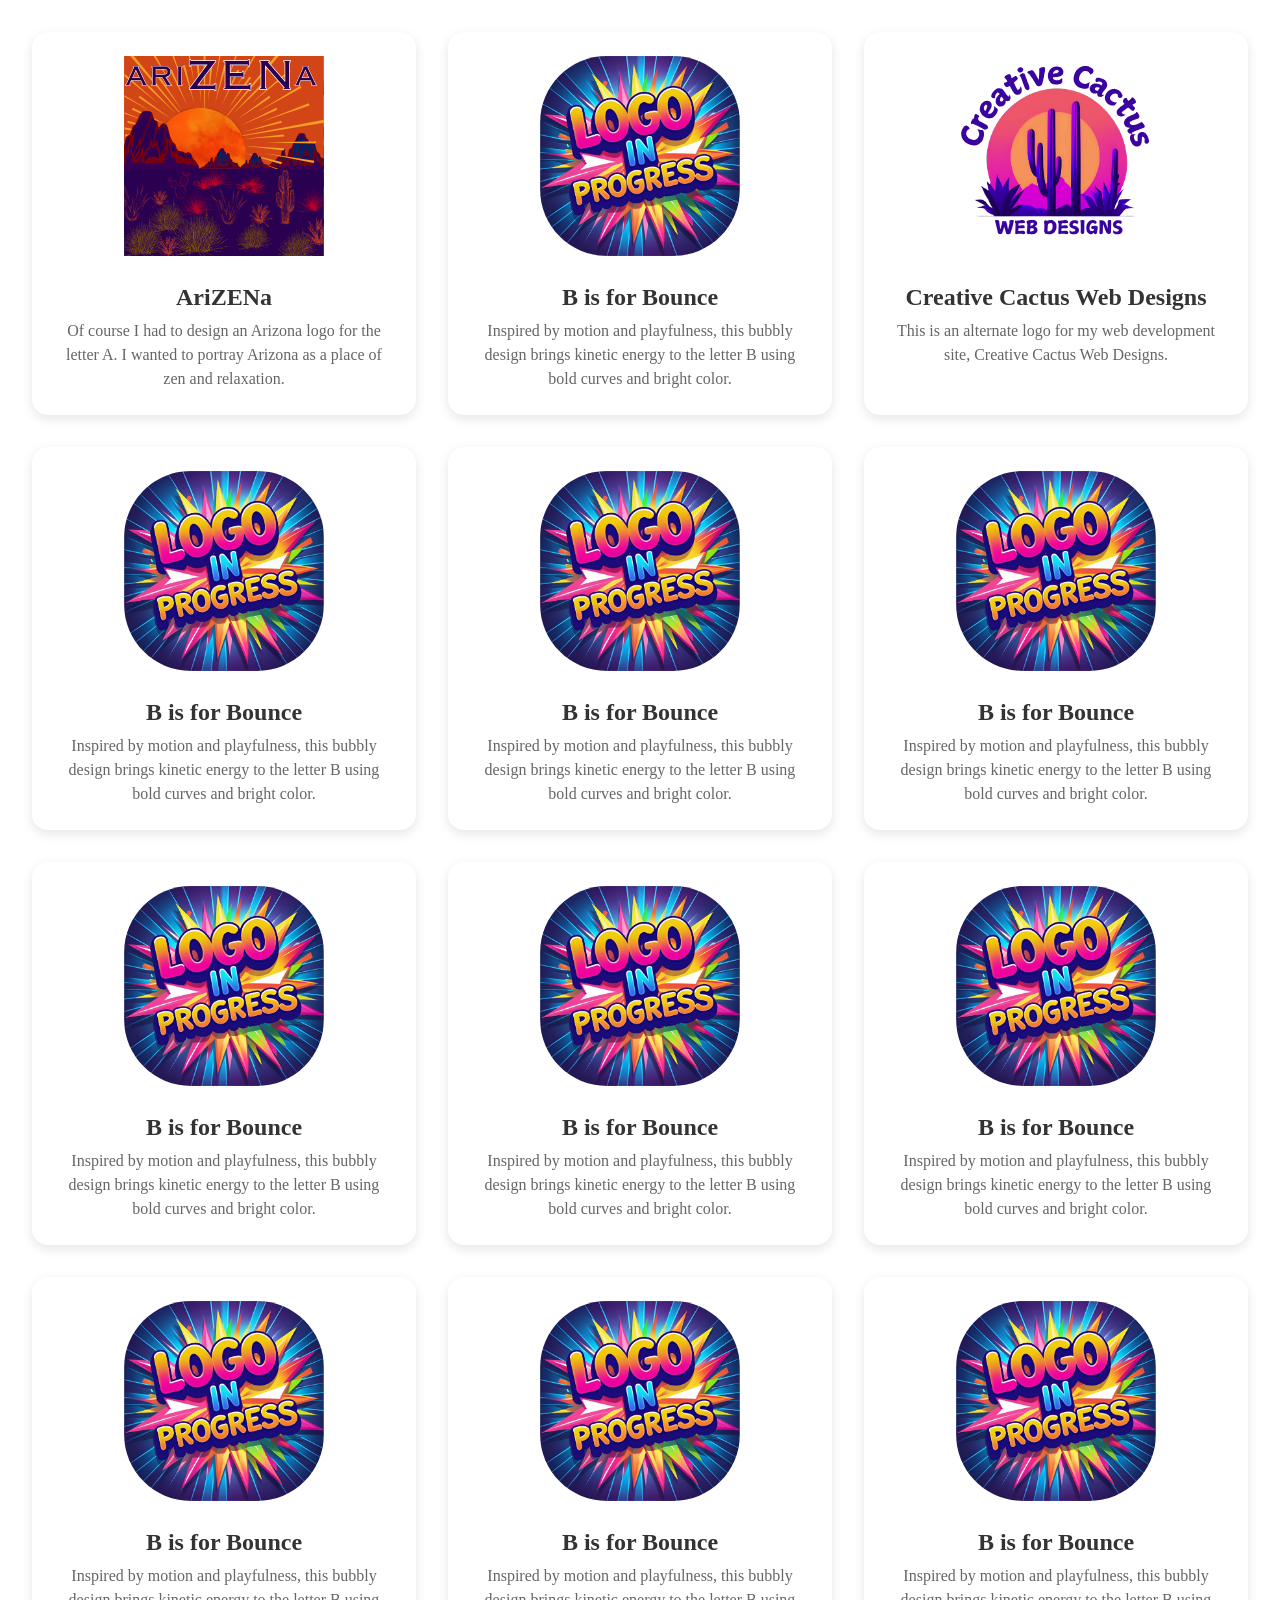
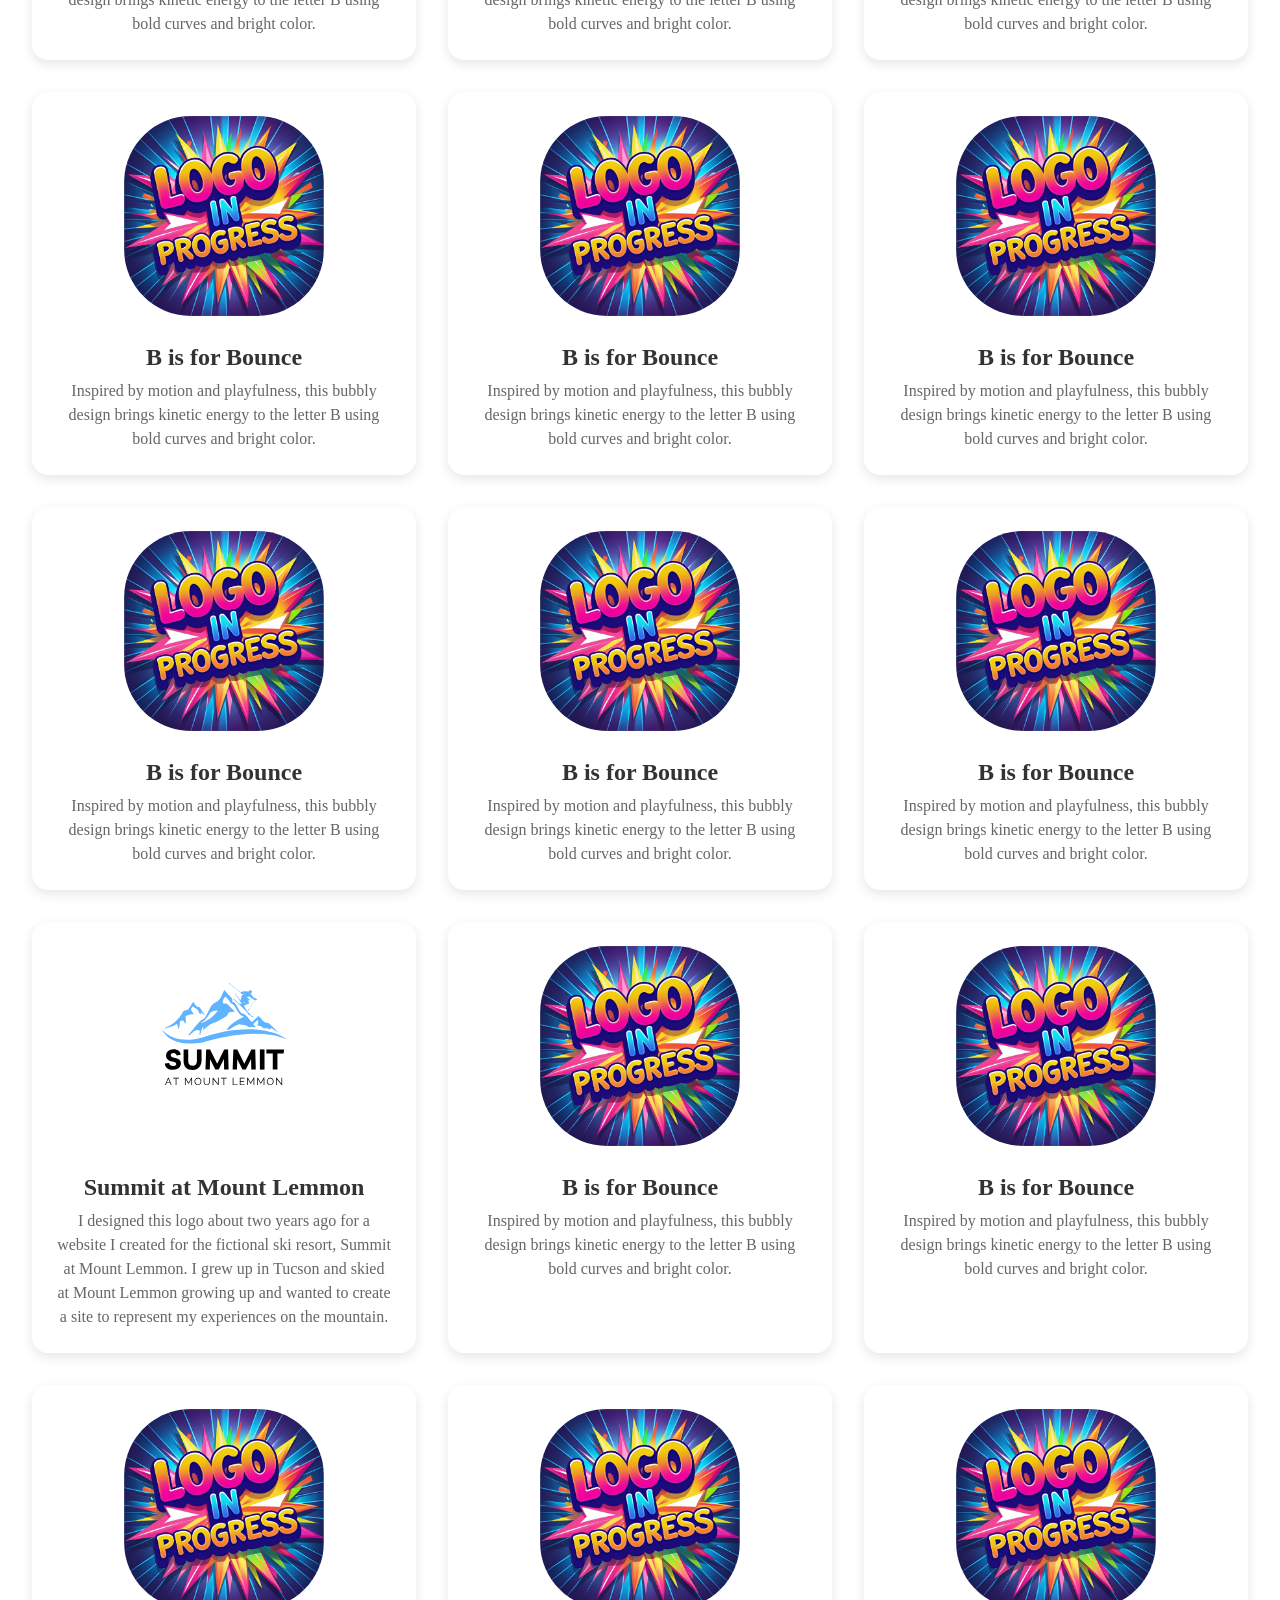
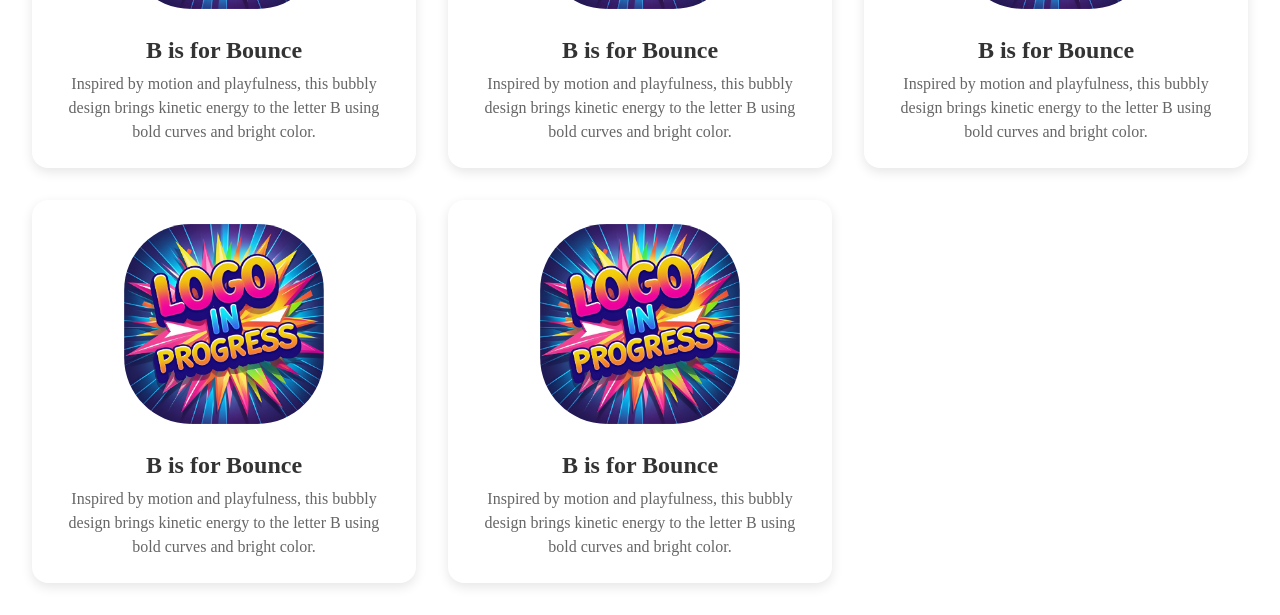
==== 26-flavors-of-logos.html @ 47074918 "added another logo, Summit at Mount Lemmon" ====
<!DOCTYPE html>
<html lang="en">

<head>
    <meta charset="UTF-8" />
    <meta name="viewport" content="width=device-width, initial-scale=1.0" />
    <meta name="description" content="View 26 deliciously creative logo designs, one for each letter of the alphabet. A playful branding experiment by Jon Desserres.">
    <meta name="keywords" content="logo design, alphabet logos, creative branding, Jon Desserres, logo showcase, A to Z logos, graphic design portfolio">
    <meta name="author" content="Jon Desserres">
    <meta name="robots" content="index, follow">
    <meta property="og:title" content="26 Flavors of Logos | Logo Creation by Jon Desserres">
    <meta property="og:description" content="A creative alphabet logo project with 26 playful designs, each one a unique flavor. From abstract to zen, see the full series by Jon Desserres.">
    <meta property="type" content="website">
    <meta property="og:url" content="https://www.jonnyddesign.com/26-flavors-of-logos.html">
    <meta property="og:image" content="">
    <meta property="og:site_name" content="JonnyDdesign">
    <title>26 Flavors of Logos | Logo Creation by Jon Desserre</title>
    <link rel="icon" type="image/png" href="assets/images/jd-logo-favicon.png">
    <link rel="stylesheet" href="css/global.css">
    <link rel="stylesheet" href="css/26-flavors-of-logos.css">
    <link rel="canonical" href="https://www.jonnyddesign.com/26-flavors-of-logos.html">
</head>

<body>

    <section class="logo-series">
        <div class="logo-card">
            <img src="assets/images/arizena-logo.svg" alt="Logo for letter A">
            <h2>AriZENa</h2>
            <p>Of course I had to design an Arizona logo for the letter A. I wanted to portray Arizona as a place of zen and relaxation.</p>
        </div>
      
        <div class="logo-card">
            <img src="assets/images/logo-in-progress.svg" alt="Logo for letter B">
            <h2>B is for Bounce</h2>
            <p>Inspired by motion and playfulness, this bubbly design brings kinetic energy to the letter B using bold curves and bright color.</p>
        </div>

        <div class="logo-card">
            <img src="assets/images/creative-cactus-logo.svg" alt="Logo for letter C">
            <h2>Creative Cactus Web Designs</h2>
            <p>This is an alternate logo for my web development site, Creative Cactus Web Designs.</p>
        </div>

        <div class="logo-card">
            <img src="assets/images/logo-in-progress.svg" alt="Logo for letter D">
            <h2>B is for Bounce</h2>
            <p>Inspired by motion and playfulness, this bubbly design brings kinetic energy to the letter B using bold curves and bright color.</p>
        </div>

        <div class="logo-card">
            <img src="assets/images/logo-in-progress.svg" alt="Logo for letter E">
            <h2>B is for Bounce</h2>
            <p>Inspired by motion and playfulness, this bubbly design brings kinetic energy to the letter B using bold curves and bright color.</p>
        </div>

        <div class="logo-card">
            <img src="assets/images/logo-in-progress.svg" alt="Logo for letter F">
            <h2>B is for Bounce</h2>
            <p>Inspired by motion and playfulness, this bubbly design brings kinetic energy to the letter B using bold curves and bright color.</p>
        </div>

        <div class="logo-card">
            <img src="assets/images/logo-in-progress.svg" alt="Logo for letter G">
            <h2>B is for Bounce</h2>
            <p>Inspired by motion and playfulness, this bubbly design brings kinetic energy to the letter B using bold curves and bright color.</p>
        </div>

        <div class="logo-card">
            <img src="assets/images/logo-in-progress.svg" alt="Logo for letter H">
            <h2>B is for Bounce</h2>
            <p>Inspired by motion and playfulness, this bubbly design brings kinetic energy to the letter B using bold curves and bright color.</p>
        </div>

        <div class="logo-card">
            <img src="assets/images/logo-in-progress.svg" alt="Logo for letter I">
            <h2>B is for Bounce</h2>
            <p>Inspired by motion and playfulness, this bubbly design brings kinetic energy to the letter B using bold curves and bright color.</p>
        </div>

        <div class="logo-card">
            <img src="assets/images/logo-in-progress.svg" alt="Logo for letter J">
            <h2>B is for Bounce</h2>
            <p>Inspired by motion and playfulness, this bubbly design brings kinetic energy to the letter B using bold curves and bright color.</p>
        </div>

        <div class="logo-card">
            <img src="assets/images/logo-in-progress.svg" alt="Logo for letter K">
            <h2>B is for Bounce</h2>
            <p>Inspired by motion and playfulness, this bubbly design brings kinetic energy to the letter B using bold curves and bright color.</p>
        </div>

        <div class="logo-card">
            <img src="assets/images/logo-in-progress.svg" alt="Logo for letter L">
            <h2>B is for Bounce</h2>
            <p>Inspired by motion and playfulness, this bubbly design brings kinetic energy to the letter B using bold curves and bright color.</p>
        </div>

        <div class="logo-card">
            <img src="assets/images/logo-in-progress.svg" alt="Logo for letter M">
            <h2>B is for Bounce</h2>
            <p>Inspired by motion and playfulness, this bubbly design brings kinetic energy to the letter B using bold curves and bright color.</p>
        </div>

        <div class="logo-card">
            <img src="assets/images/logo-in-progress.svg" alt="Logo for letter N">
            <h2>B is for Bounce</h2>
            <p>Inspired by motion and playfulness, this bubbly design brings kinetic energy to the letter B using bold curves and bright color.</p>
        </div>

        <div class="logo-card">
            <img src="assets/images/logo-in-progress.svg" alt="Logo for letter O">
            <h2>B is for Bounce</h2>
            <p>Inspired by motion and playfulness, this bubbly design brings kinetic energy to the letter B using bold curves and bright color.</p>
        </div>

        <div class="logo-card">
            <img src="assets/images/logo-in-progress.svg" alt="Logo for letter P">
            <h2>B is for Bounce</h2>
            <p>Inspired by motion and playfulness, this bubbly design brings kinetic energy to the letter B using bold curves and bright color.</p>
        </div>

        <div class="logo-card">
            <img src="assets/images/logo-in-progress.svg" alt="Logo for letter Q">
            <h2>B is for Bounce</h2>
            <p>Inspired by motion and playfulness, this bubbly design brings kinetic energy to the letter B using bold curves and bright color.</p>
        </div>

        <div class="logo-card">
            <img src="assets/images/logo-in-progress.svg" alt="Logo for letter R">
            <h2>B is for Bounce</h2>
            <p>Inspired by motion and playfulness, this bubbly design brings kinetic energy to the letter B using bold curves and bright color.</p>
        </div>

        <div class="logo-card">
            <img src="assets/images/summit-at-mount-lemmon-logo.svg" alt="Logo for letter S">
            <h2>Summit at Mount Lemmon</h2>
            <p>I designed this logo about two years ago for a website I created for the fictional ski resort, Summit at Mount Lemmon. I grew up in Tucson and skied at Mount Lemmon growing up and wanted to create a site to represent my experiences on the mountain.</p>
        </div>

        <div class="logo-card">
            <img src="assets/images/logo-in-progress.svg" alt="Logo for letter T">
            <h2>B is for Bounce</h2>
            <p>Inspired by motion and playfulness, this bubbly design brings kinetic energy to the letter B using bold curves and bright color.</p>
        </div>

        <div class="logo-card">
            <img src="assets/images/logo-in-progress.svg" alt="Logo for letter U">
            <h2>B is for Bounce</h2>
            <p>Inspired by motion and playfulness, this bubbly design brings kinetic energy to the letter B using bold curves and bright color.</p>
        </div>

        <div class="logo-card">
            <img src="assets/images/logo-in-progress.svg" alt="Logo for letter V">
            <h2>B is for Bounce</h2>
            <p>Inspired by motion and playfulness, this bubbly design brings kinetic energy to the letter B using bold curves and bright color.</p>
        </div>

        <div class="logo-card">
            <img src="assets/images/logo-in-progress.svg" alt="Logo for letter W">
            <h2>B is for Bounce</h2>
            <p>Inspired by motion and playfulness, this bubbly design brings kinetic energy to the letter B using bold curves and bright color.</p>
        </div>

        <div class="logo-card">
            <img src="assets/images/logo-in-progress.svg" alt="Logo for letter X">
            <h2>B is for Bounce</h2>
            <p>Inspired by motion and playfulness, this bubbly design brings kinetic energy to the letter B using bold curves and bright color.</p>
        </div>

        <div class="logo-card">
            <img src="assets/images/logo-in-progress.svg" alt="Logo for letter Y">
            <h2>B is for Bounce</h2>
            <p>Inspired by motion and playfulness, this bubbly design brings kinetic energy to the letter B using bold curves and bright color.</p>
        </div>

        <div class="logo-card">
            <img src="assets/images/logo-in-progress.svg" alt="Logo for letter Z">
            <h2>B is for Bounce</h2>
            <p>Inspired by motion and playfulness, this bubbly design brings kinetic energy to the letter B using bold curves and bright color.</p>
        </div>
        
      </section>

</body>

</html>
---- css/global.css ----
/* Universal */
* {
    box-sizing: border-box;
    margin: 0;
    padding: 0;
}

/* Locally hosted fonts */
@font-face {
    font-family: 'Irish Grover';
    src: url('/assets/fonts/IrishGrover-Regular.woff2') format('woff2'),
         url('/assets/fonts/IrishGrover-Regular.woff') format('woff');
    font-weight: normal;
    font-style: normal;
    font-display: swap;
}

@font-face {
    font-family: 'Eater';
    src: url('/assets/fonts/Eater-Regular.woff2') format('woff2'),
         url('/assets/fonts/Eater-Regular.woff') format('woff');
    font-weight: normal;
    font-style: normal;
    font-display: swap;
}

/* Breadcrumb navigation */
.breadcrumb {
    font-size: 0.9rem;
    padding: 0.5rem 0;
    color: #ff9416;
    background-color: #a105d8;
}

.breadcrumb ul {
    list-style: none;
    display: flex;
    flex-wrap: wrap;
}
  
.breadcrumb li {
    display: flex;
    align-items: center;
    font-size: 1.5rem;
}
  
.breadcrumb li:not(:last-child)::after {
    content: ">";
    margin: 0 0.5rem;
    color: #ffffff;
}
  
.breadcrumb a {
    text-decoration: none;
    color: #ff9416;
    transition: color 0.2s;
}
  
.breadcrumb a:hover {
    color: #ffffff;
}

/* Responsive styling */
@media (max-width: 435px) {
    .breadcrumb li {
        font-size: 1.2rem;
    }
}
---- css/26-flavors-of-logos.css ----
.logo-series {
    display: grid;
    grid-template-columns: repeat(auto-fit, minmax(300px, 1fr));
    gap: 2rem;
    padding: 2rem;
  }
  
  .logo-card {
    background: #fff;
    border-radius: 1rem;
    box-shadow: 0 4px 12px rgba(0,0,0,0.1);
    text-align: center;
    padding: 1.5rem;
    transition: transform 0.2s;
  }
  
  .logo-card img {
    max-width: 200px;
    height: auto;
    margin-bottom: 1rem;
  }
  
  .logo-card h2 {
    font-size: 1.5rem;
    margin: 0.5rem 0;
    color: #333;
  }
  
  .logo-card p {
    font-size: 1rem;
    color: #666;
    line-height: 1.5;
  }
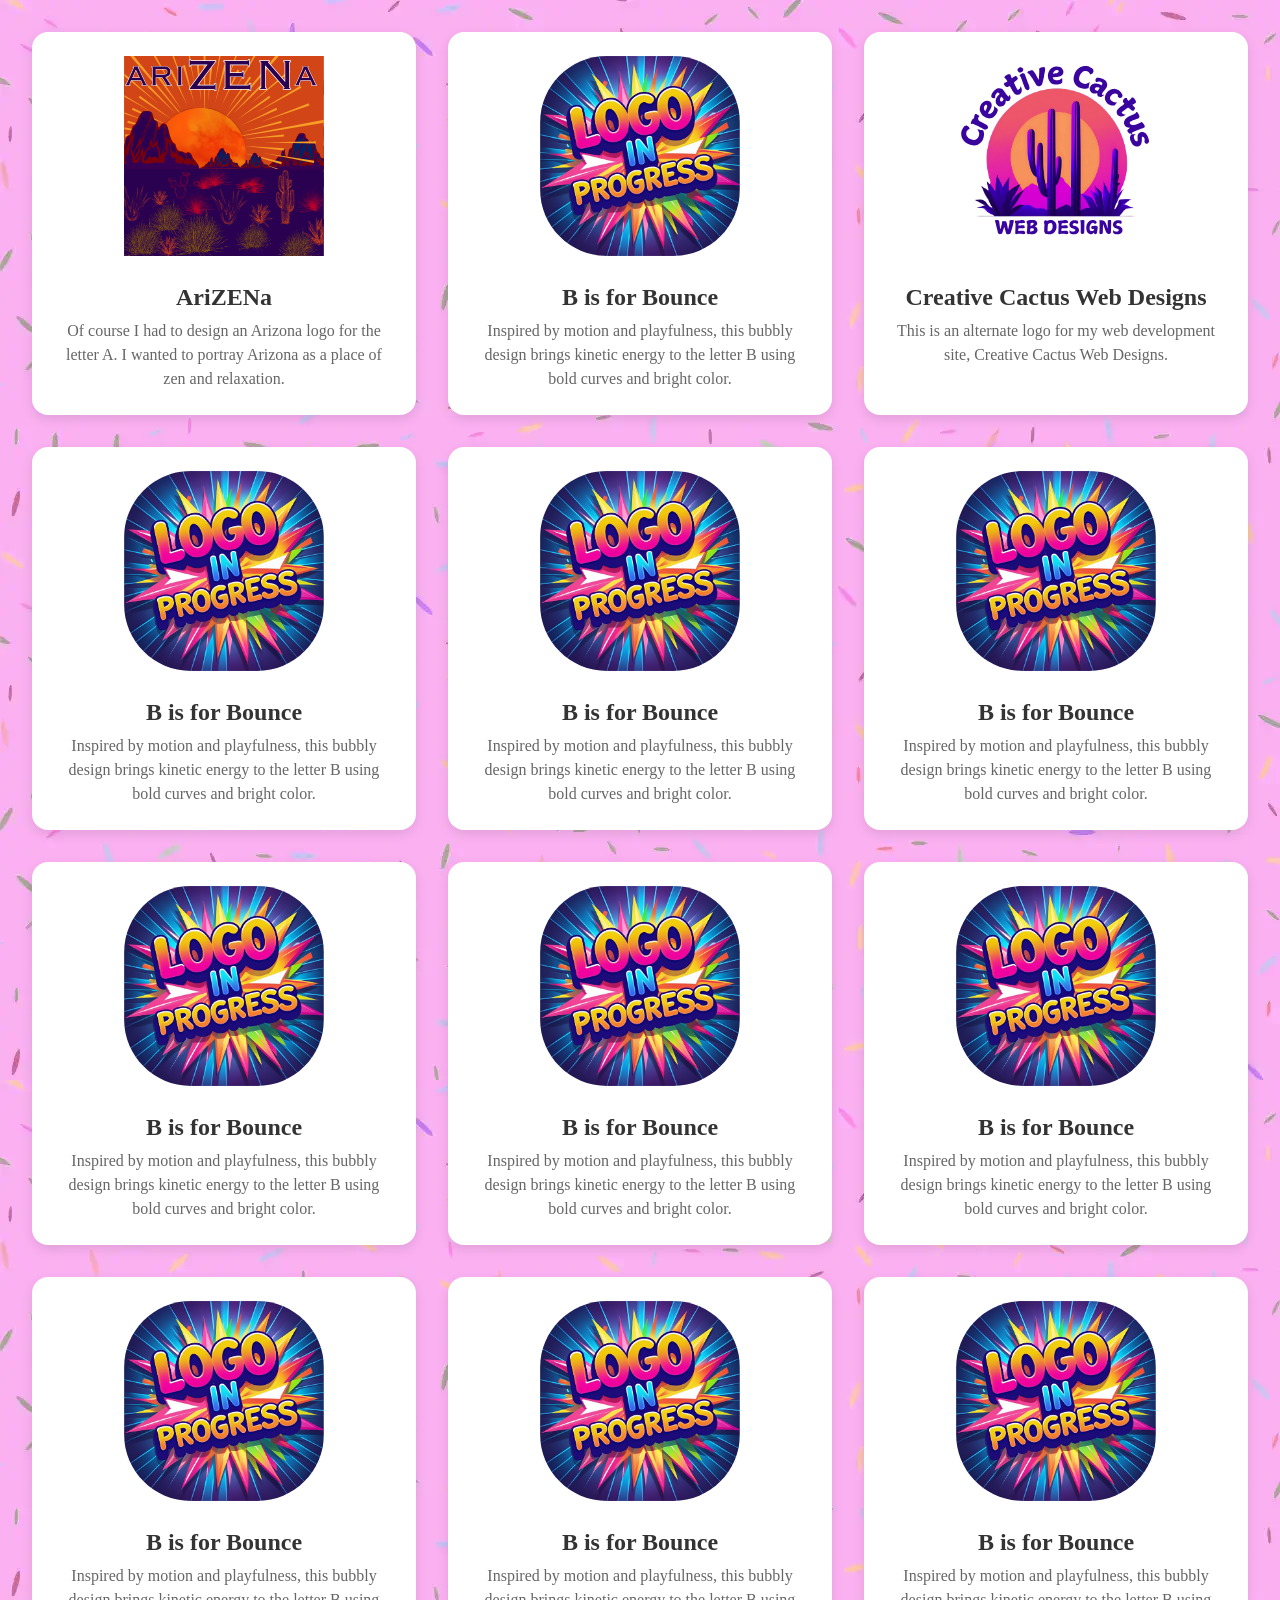
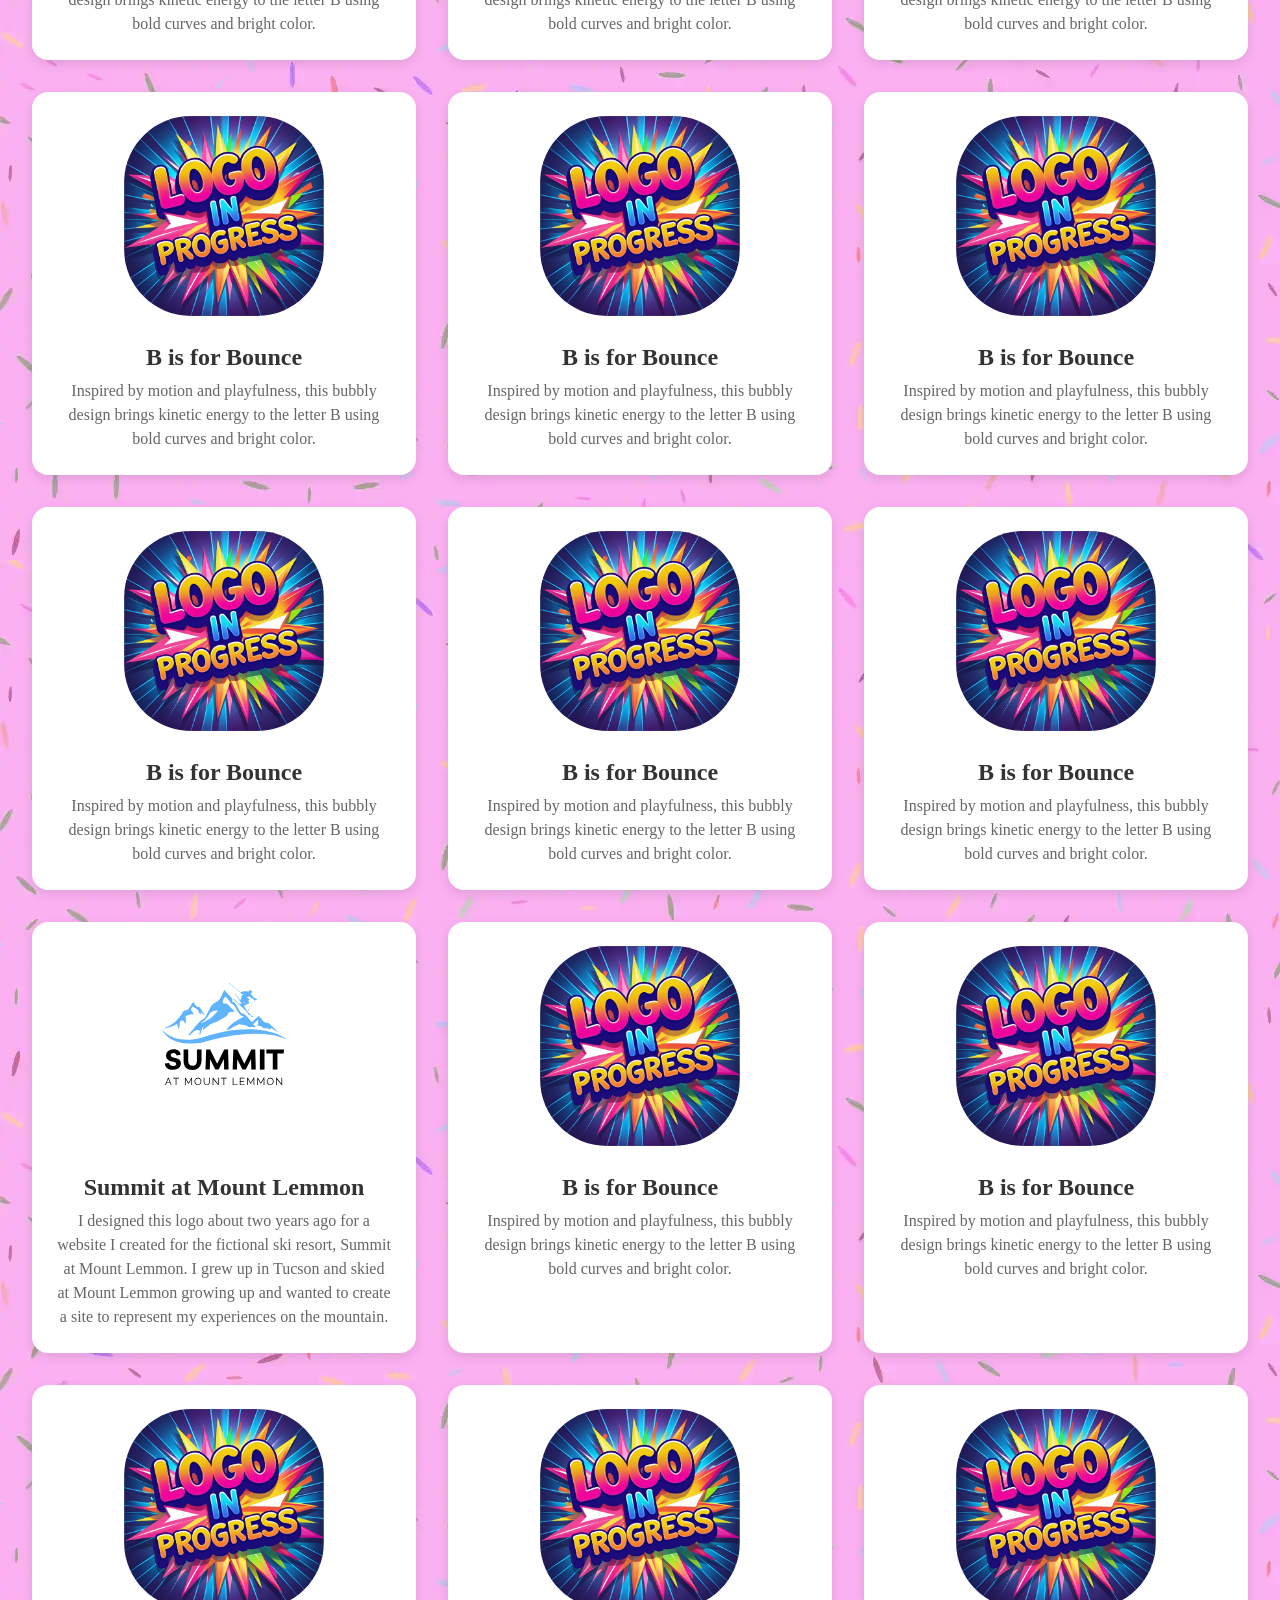
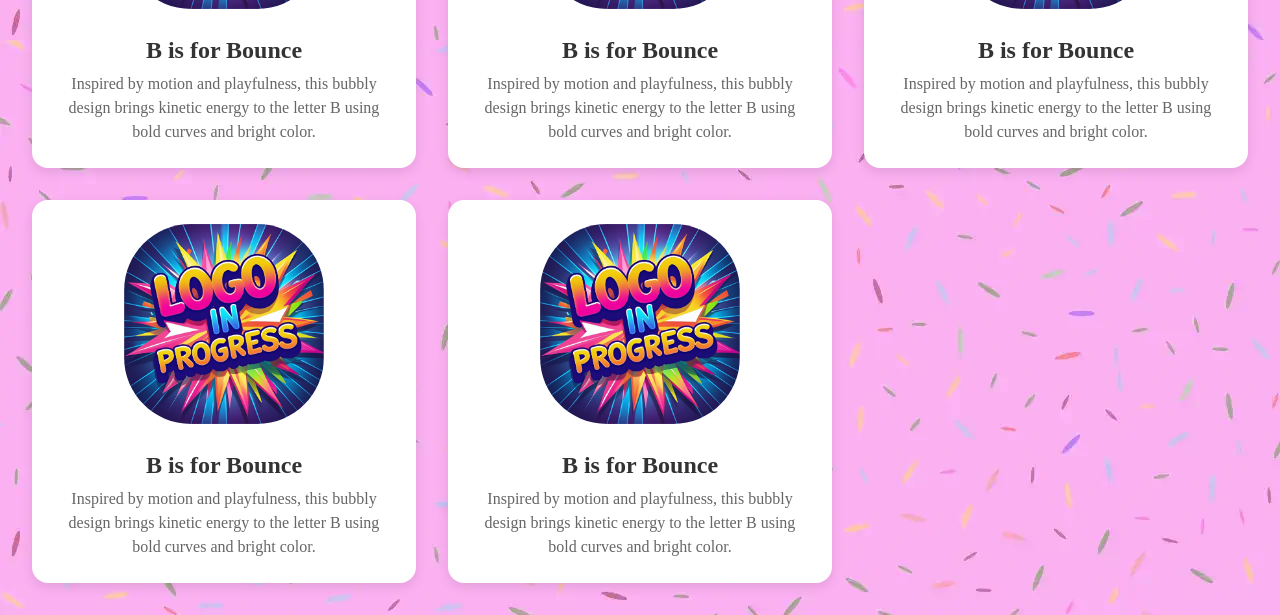
==== commit 4aaafd9a: "added google tags to each page" ====
--- a/26-flavors-of-logos.html
+++ b/26-flavors-of-logos.html
@@ -19,6 +19,15 @@
     <link rel="stylesheet" href="css/global.css">
     <link rel="stylesheet" href="css/26-flavors-of-logos.css">
     <link rel="canonical" href="https://www.jonnyddesign.com/26-flavors-of-logos.html">
+    <!-- Google tag (gtag.js) -->
+    <script async src="https://www.googletagmanager.com/gtag/js?id=G-SMXEK3X4YJ"></script>
+    <script>
+        window.dataLayer = window.dataLayer || [];
+        function gtag(){dataLayer.push(arguments);}
+        gtag('js', new Date());
+
+        gtag('config', 'G-SMXEK3X4YJ');
+    </script>
 </head>
 
 <body>
--- a/css/26-flavors-of-logos.css
+++ b/css/26-flavors-of-logos.css
@@ -1,3 +1,7 @@
+body {
+    background-image: url(/assets/images/26-flavors-background-large.webp);
+}
+
 .logo-series {
     display: grid;
     grid-template-columns: repeat(auto-fit, minmax(300px, 1fr));
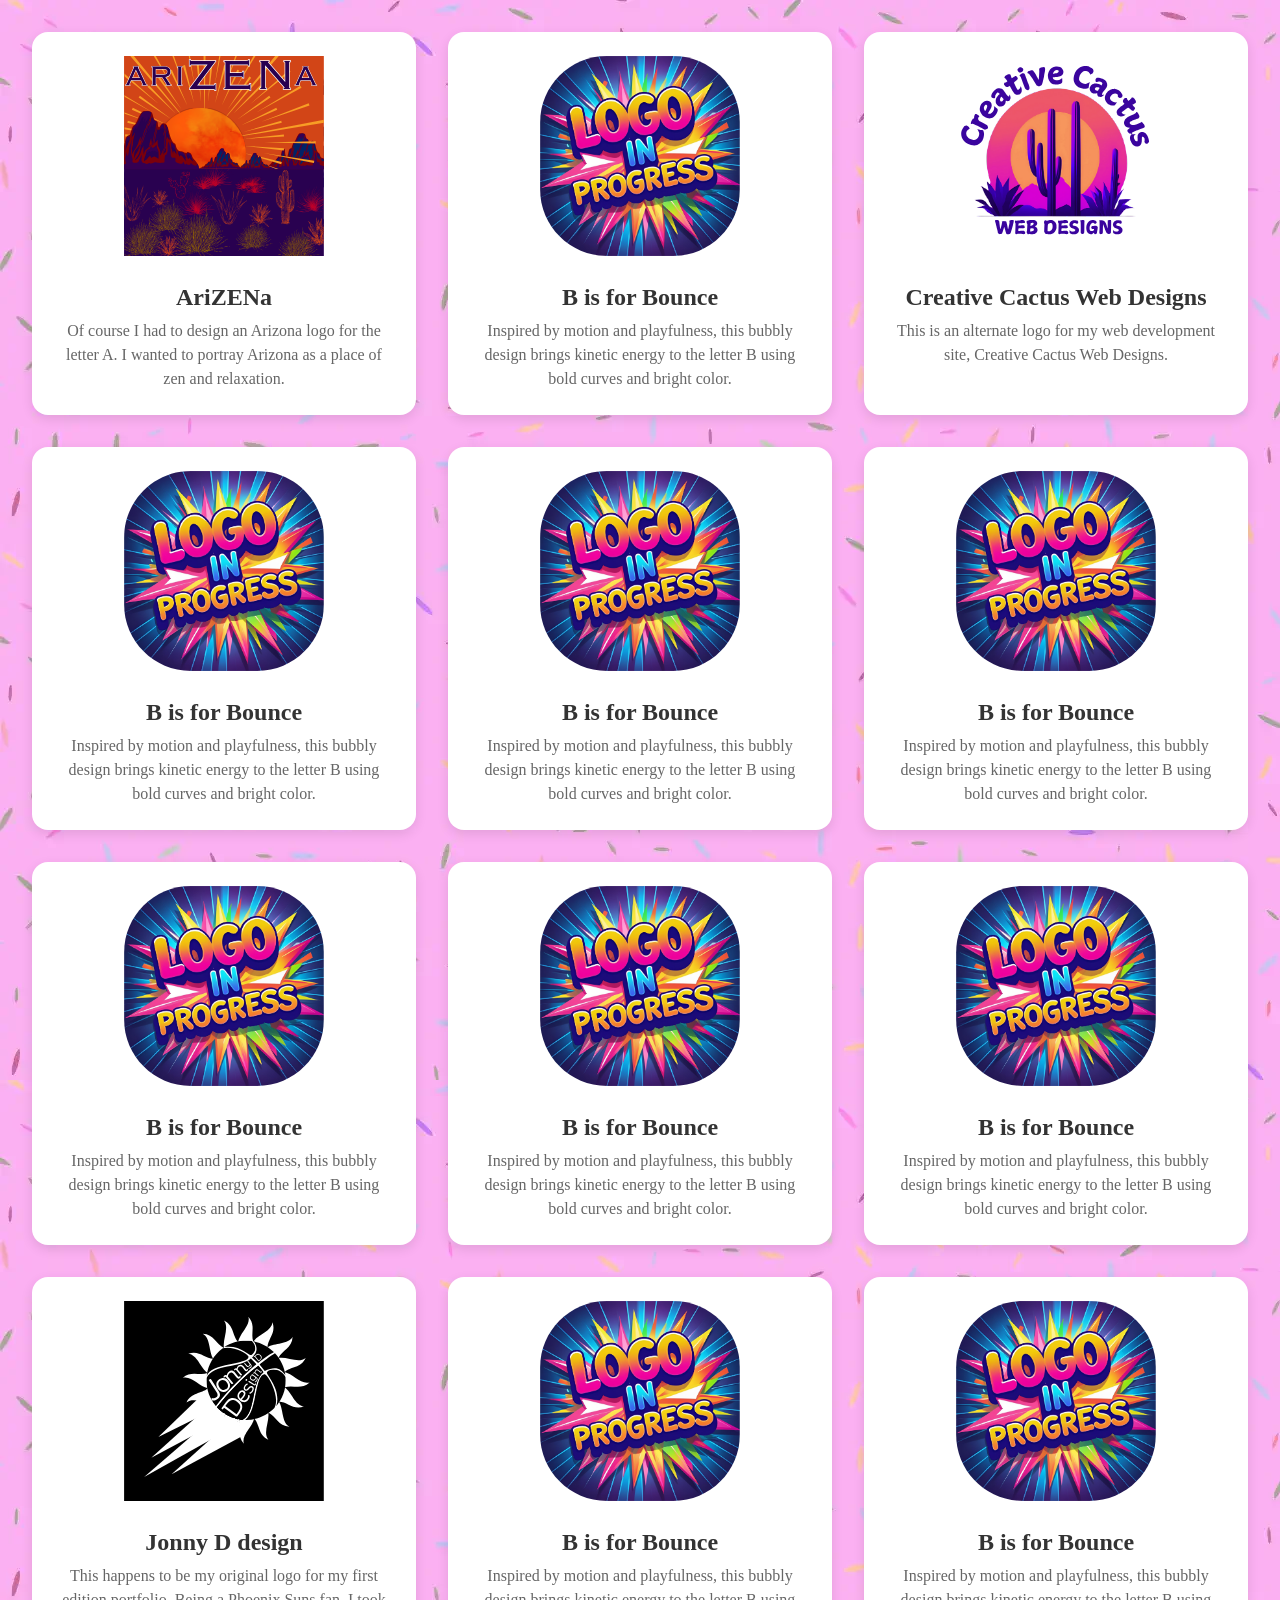
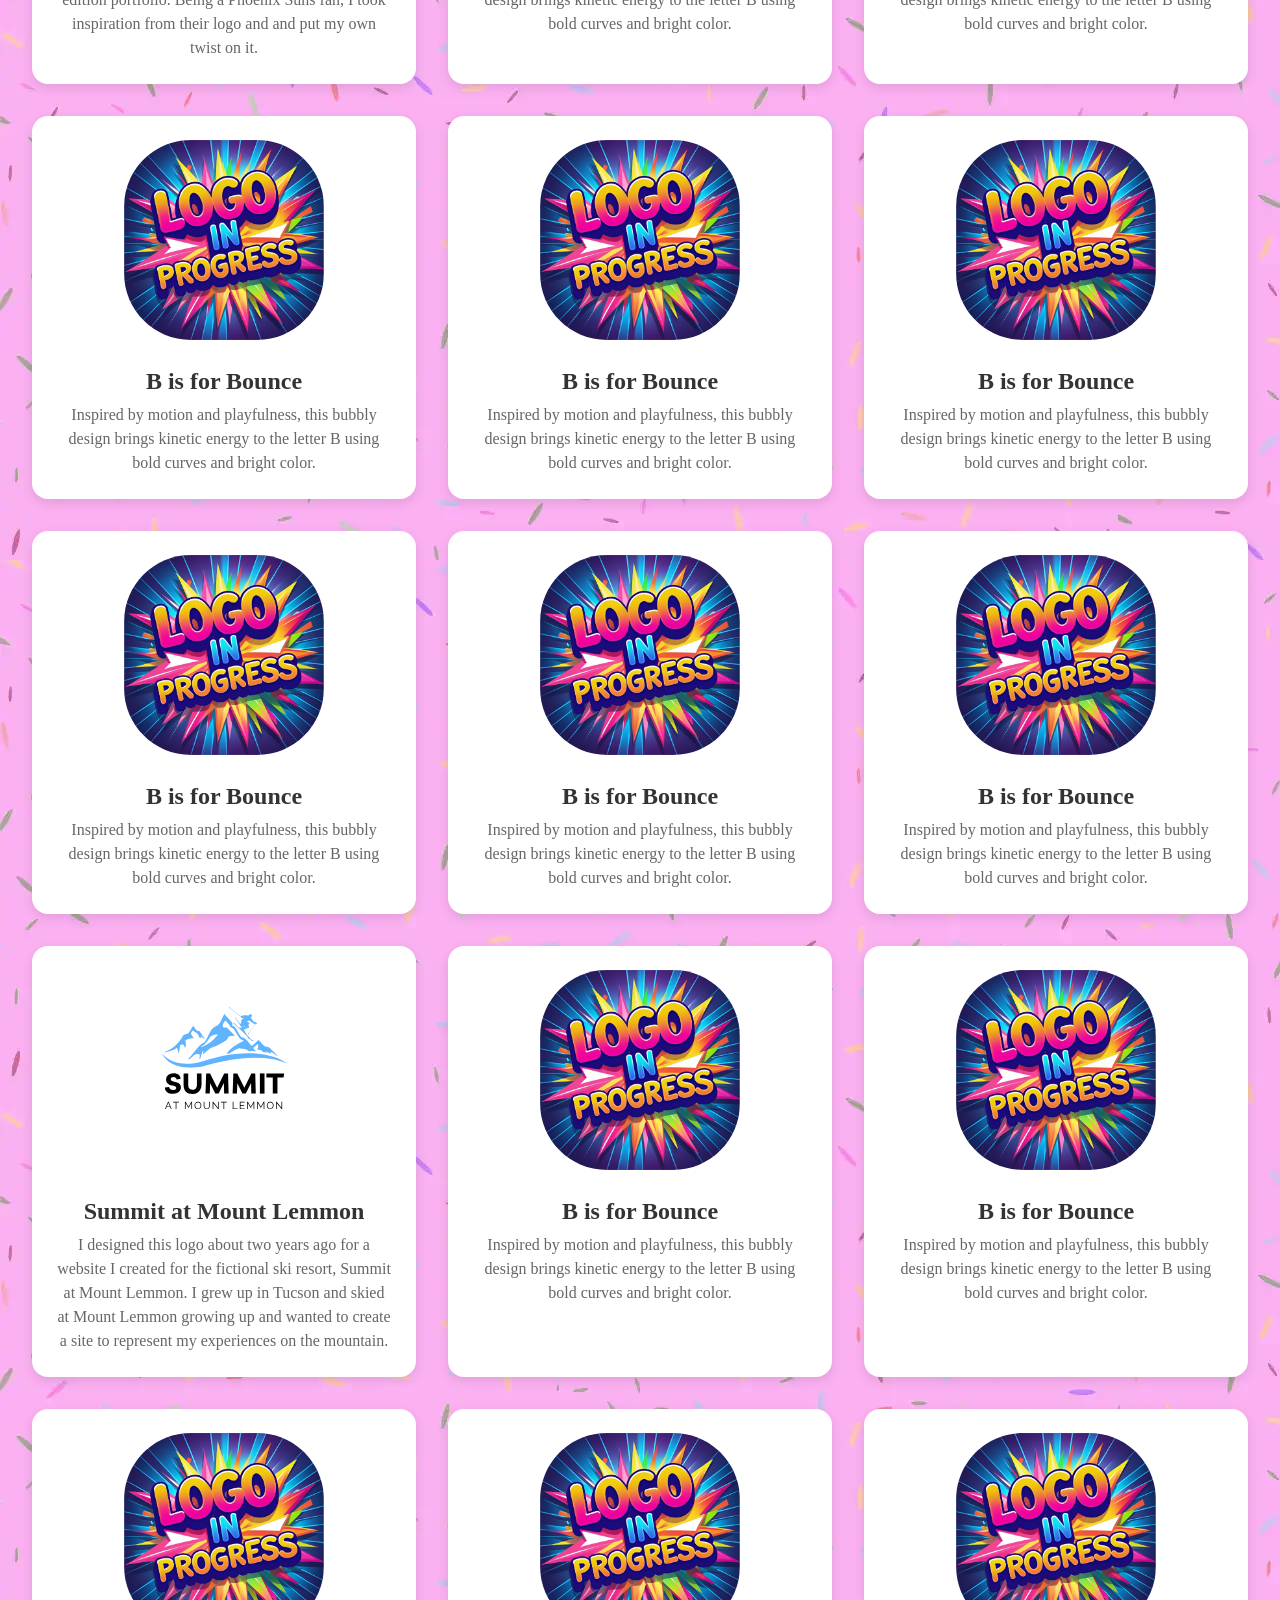
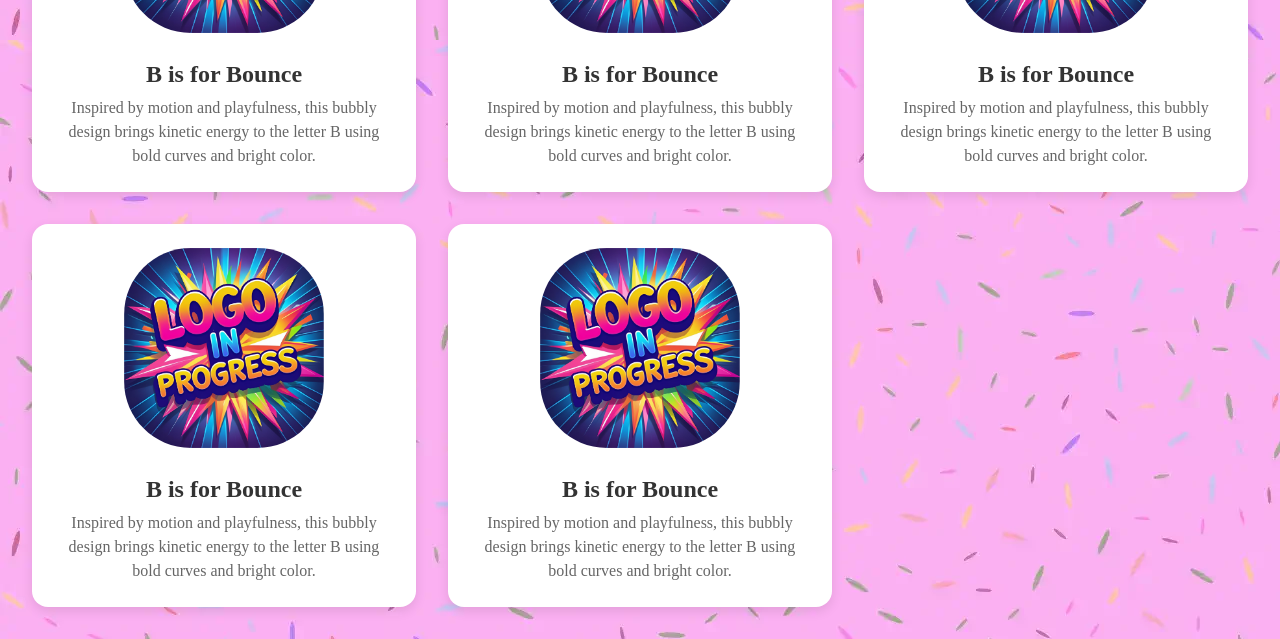
==== commit d7b3a2a5: "added a new logo to 26 flavors pages" ====
--- a/26-flavors-of-logos.html
+++ b/26-flavors-of-logos.html
@@ -88,9 +88,9 @@
         </div>
 
         <div class="logo-card">
-            <img src="assets/images/logo-in-progress.svg" alt="Logo for letter J">
-            <h2>B is for Bounce</h2>
-            <p>Inspired by motion and playfulness, this bubbly design brings kinetic energy to the letter B using bold curves and bright color.</p>
+            <img src="assets/images/jonnyddesign-logo.svg" alt="Logo for letter J">
+            <h2>Jonny D design</h2>
+            <p>This happens to be my original logo for my first edition portfolio. Being a Phoenix Suns fan, I took inspiration from their logo and and put my own twist on it.</p>
         </div>
 
         <div class="logo-card">
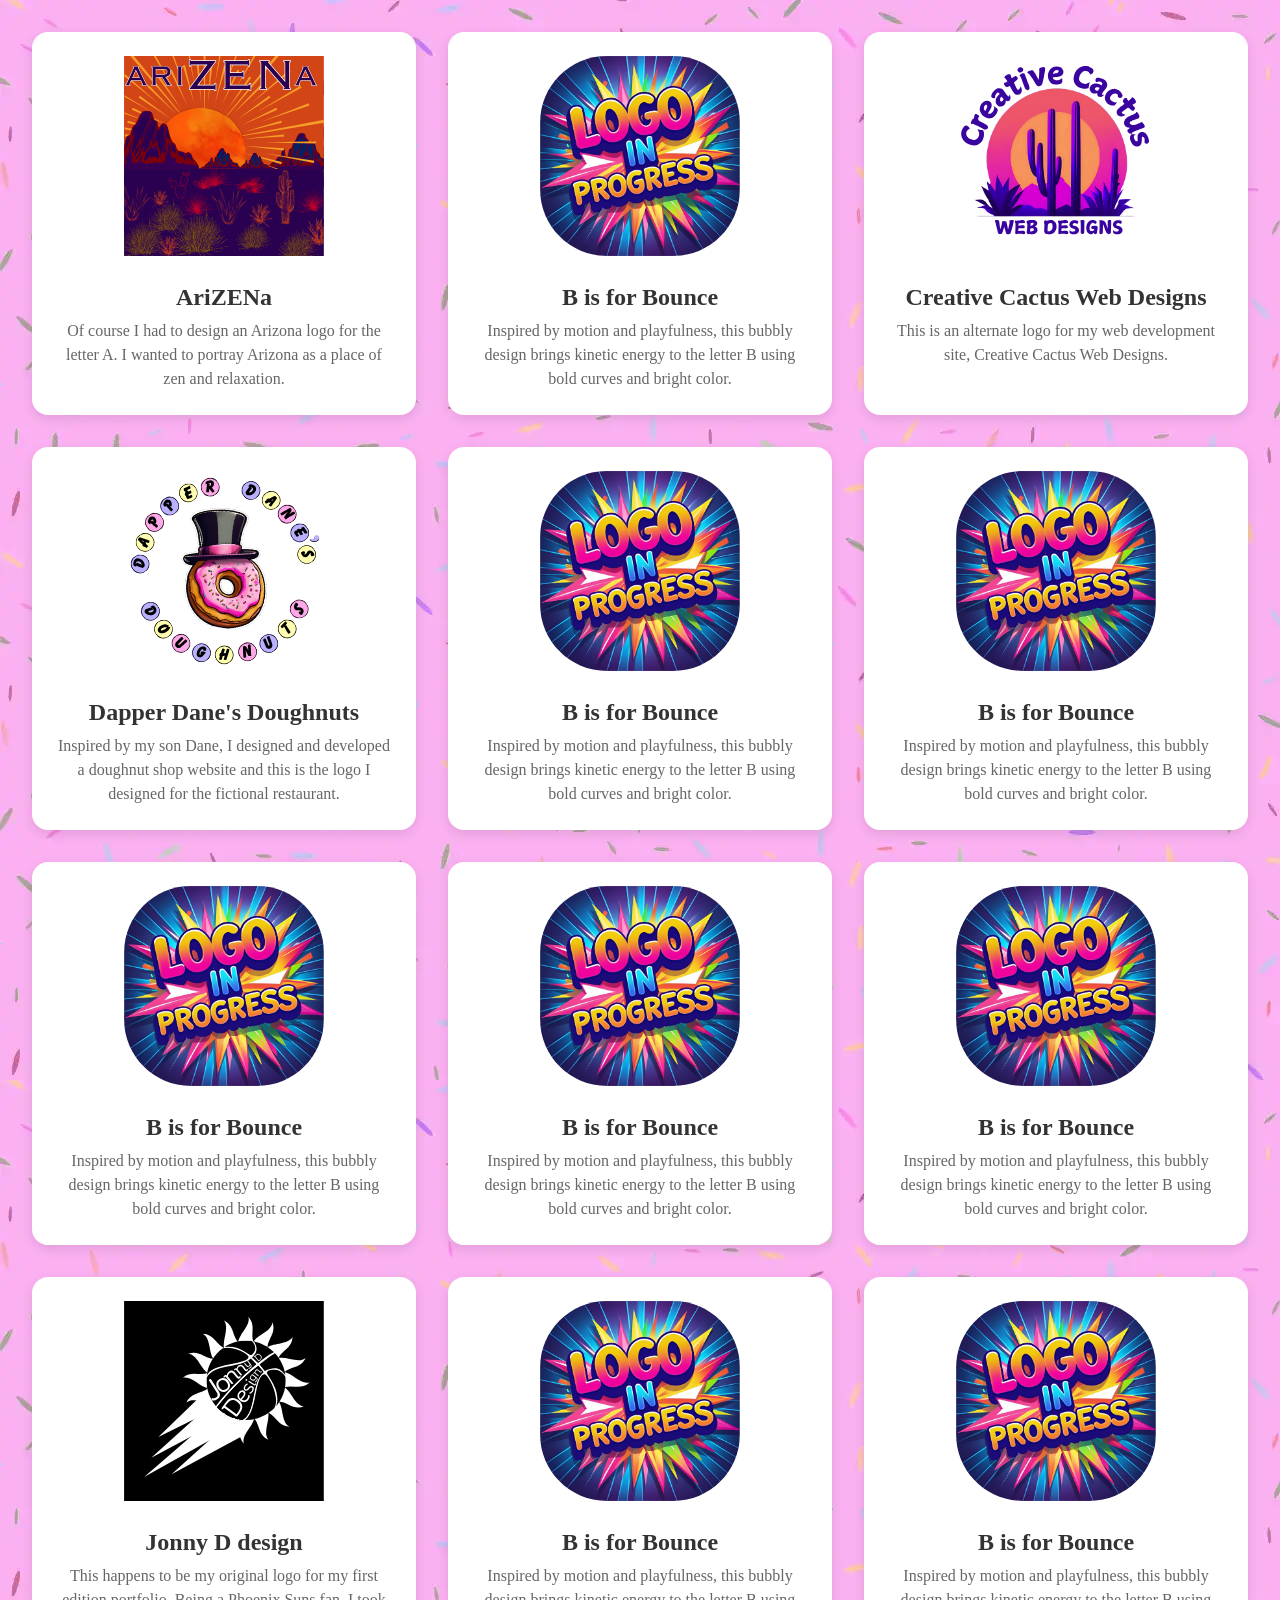
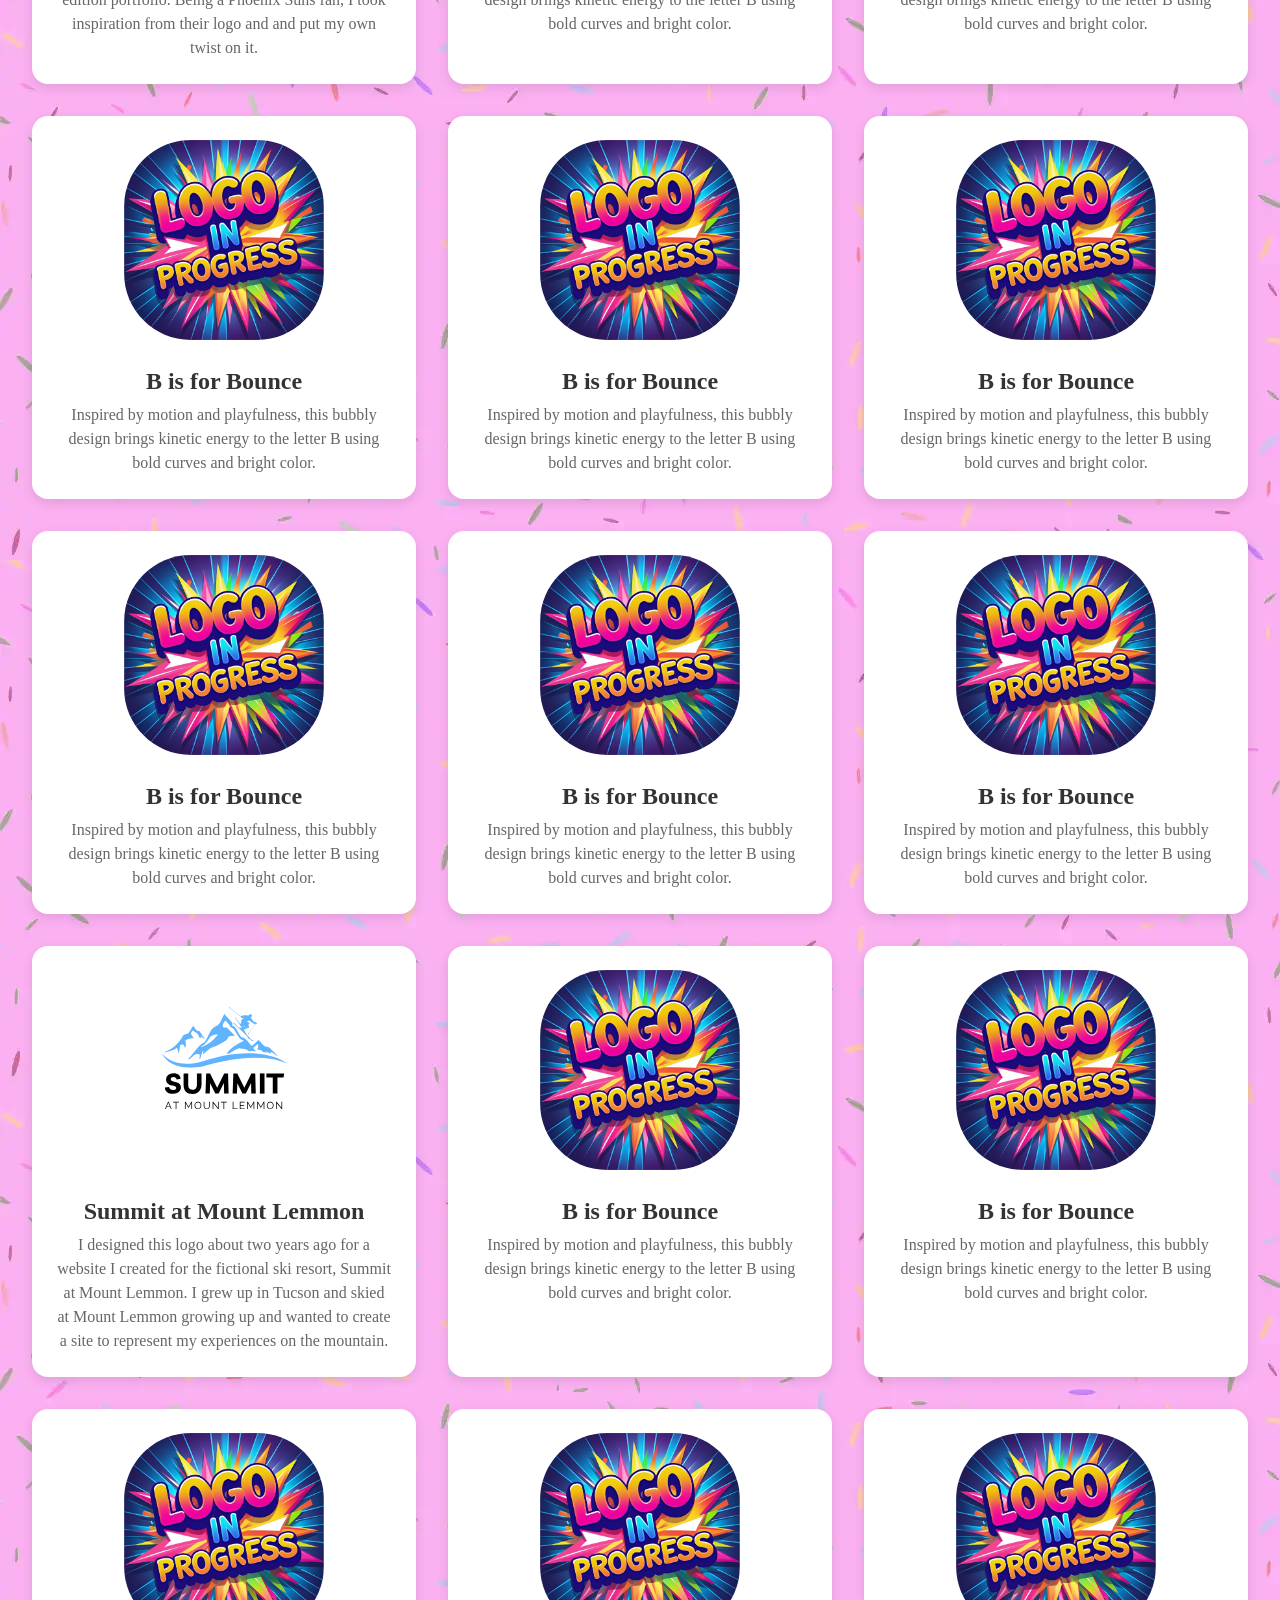
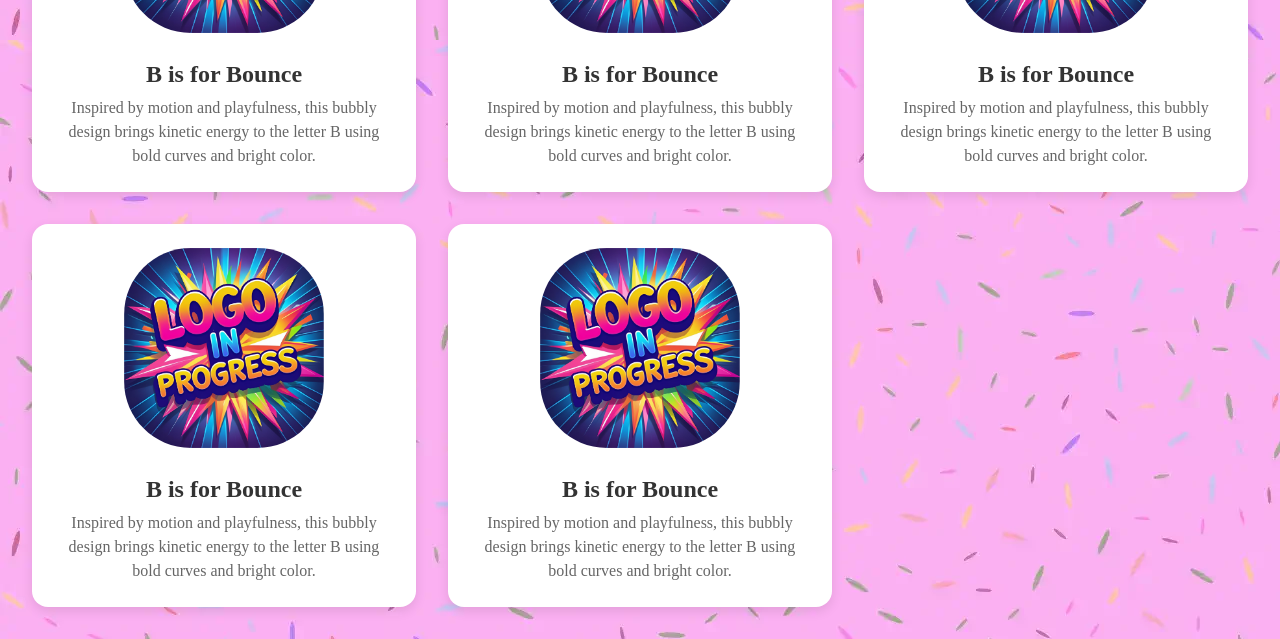
==== commit a1e2505d: "added a new logo to 26 flavors" ====
--- a/26-flavors-of-logos.html
+++ b/26-flavors-of-logos.html
@@ -52,9 +52,9 @@
         </div>
 
         <div class="logo-card">
-            <img src="assets/images/logo-in-progress.svg" alt="Logo for letter D">
-            <h2>B is for Bounce</h2>
-            <p>Inspired by motion and playfulness, this bubbly design brings kinetic energy to the letter B using bold curves and bright color.</p>
+            <img src="assets/images/dapper-danes-doughnuts-logo.svg" alt="Logo for letter D">
+            <h2>Dapper Dane's Doughnuts</h2>
+            <p>Inspired by my son Dane, I designed and developed a doughnut shop website and this is the logo I designed for the fictional restaurant.</p>
         </div>
 
         <div class="logo-card">
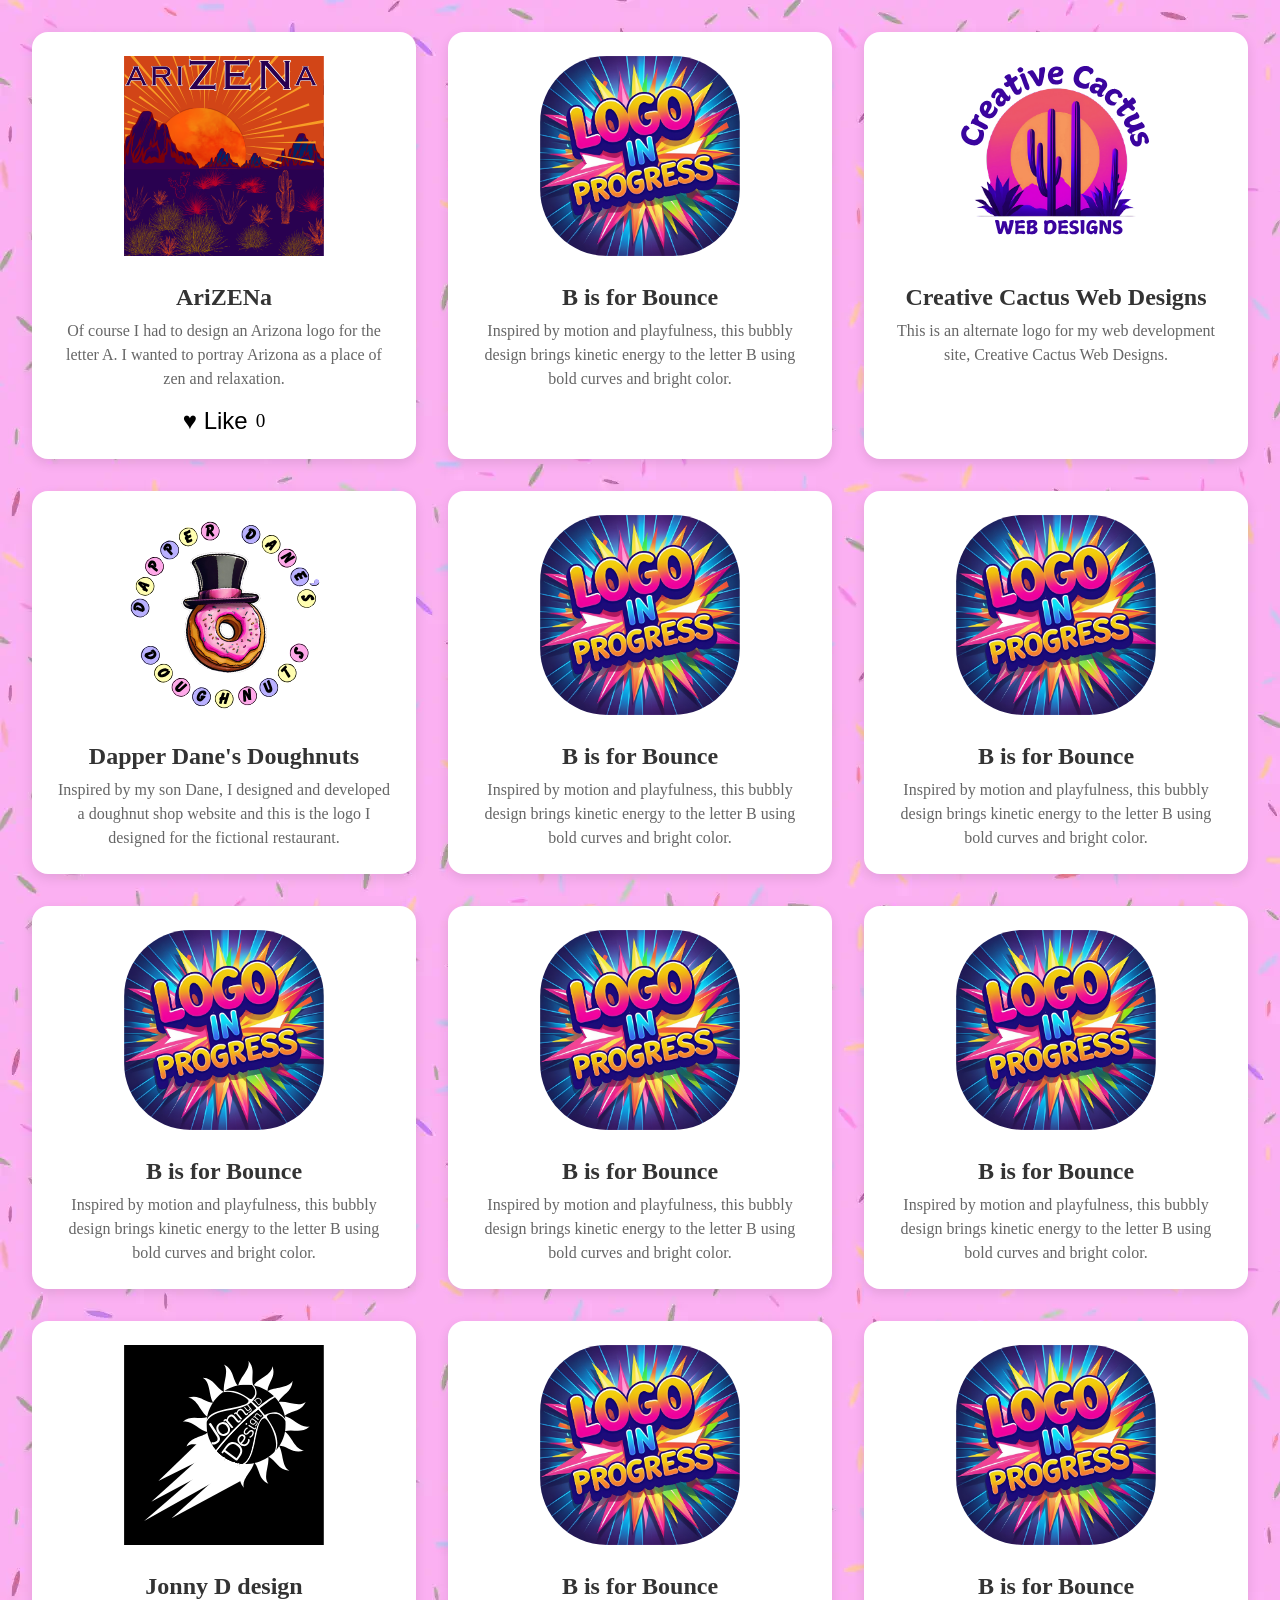
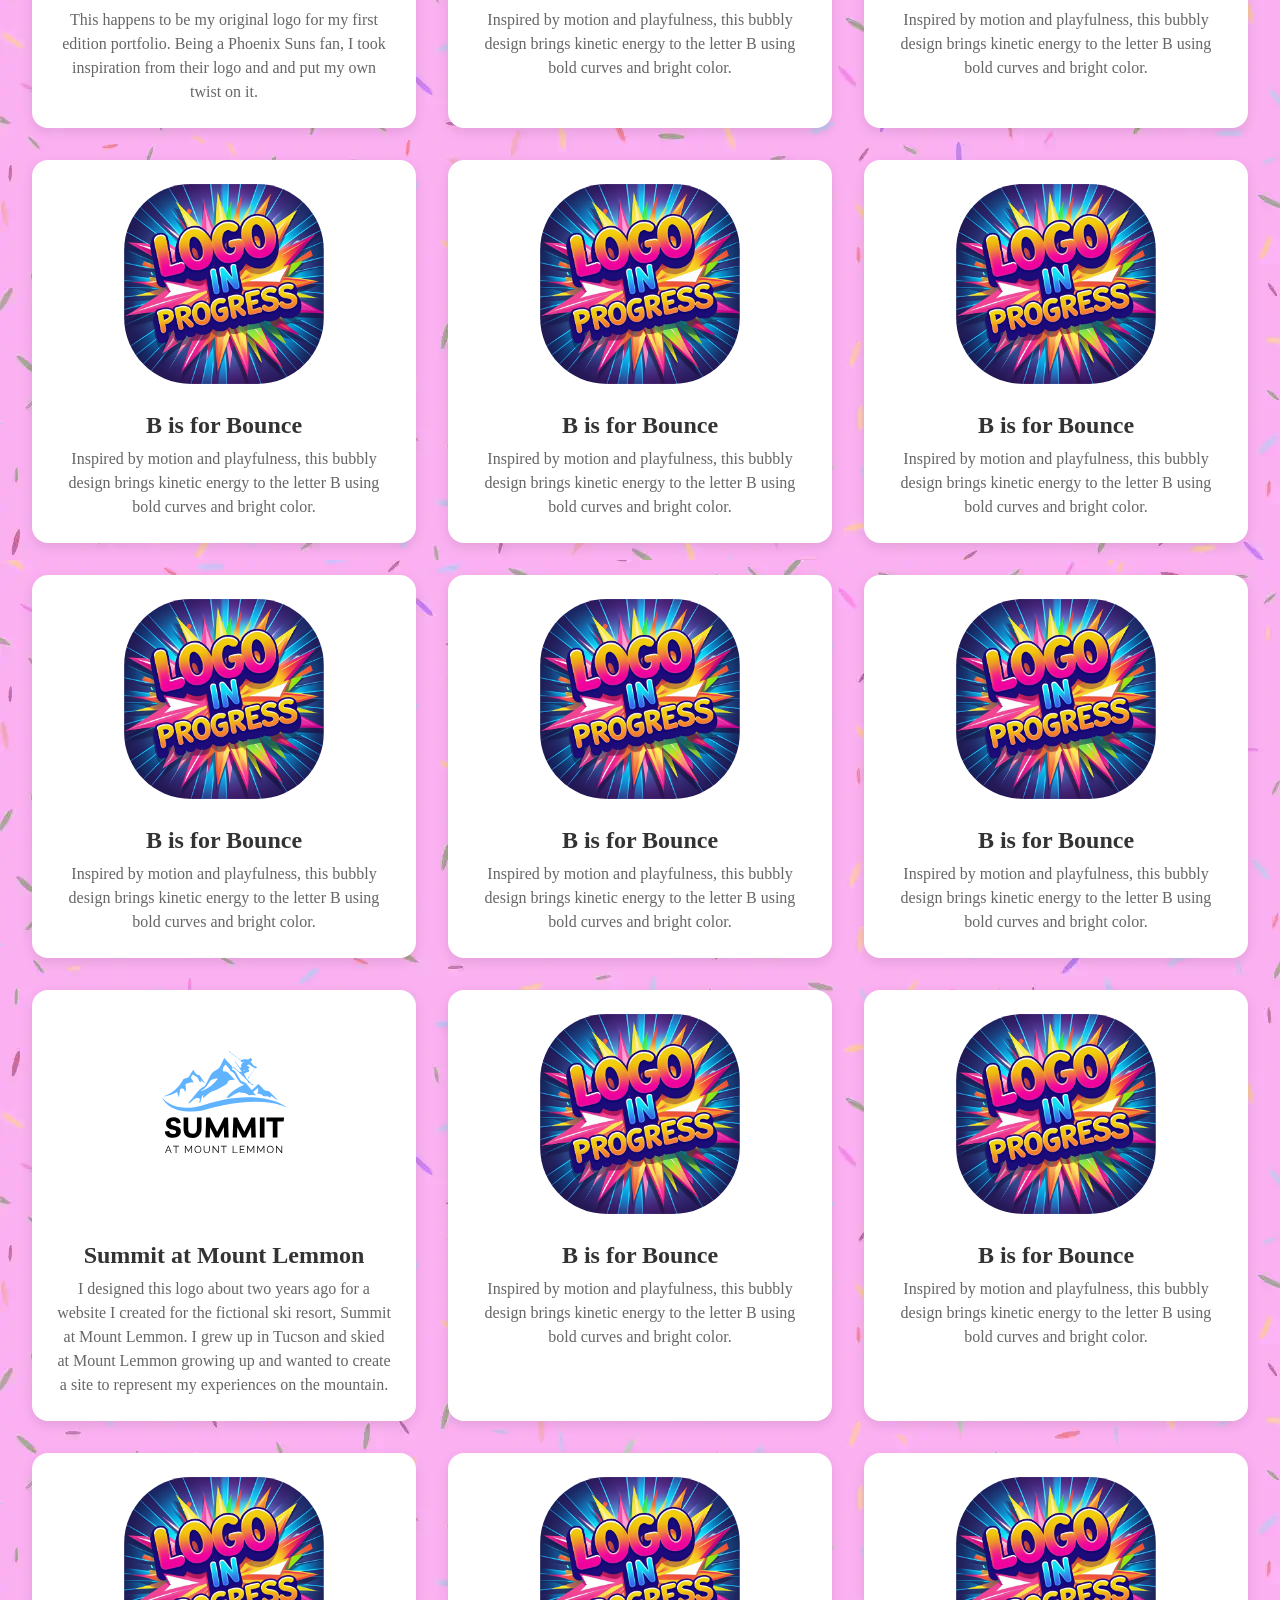
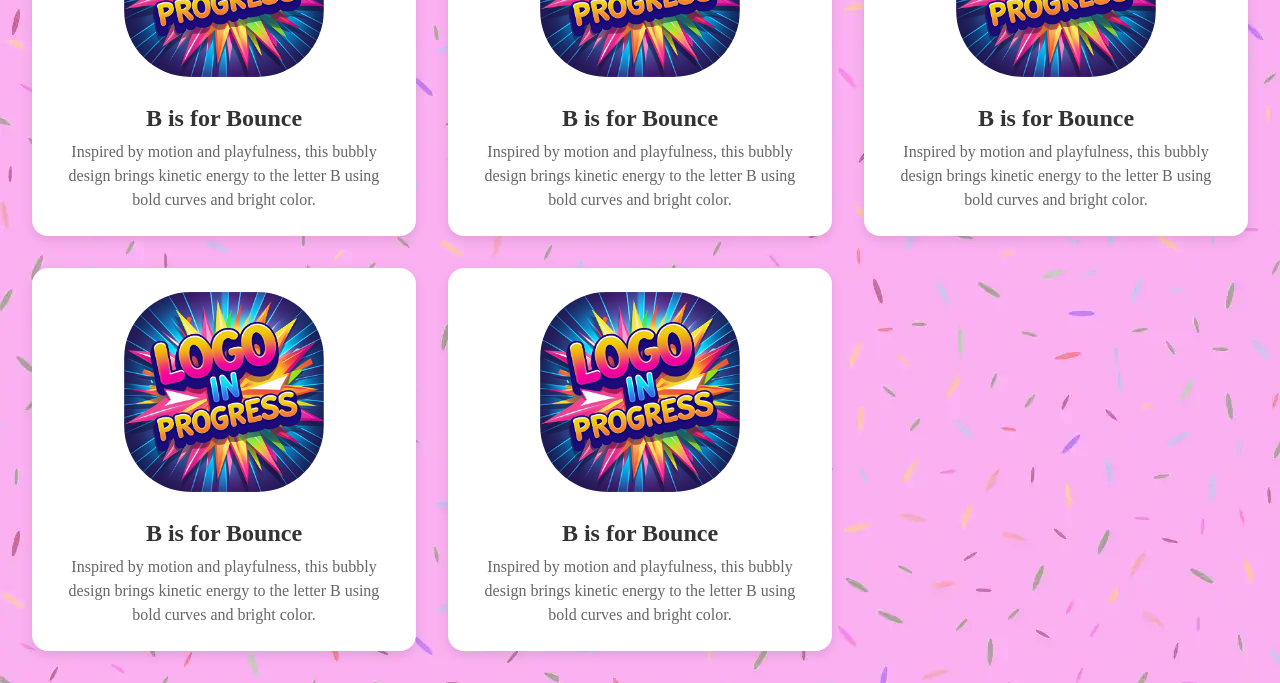
==== commit 6e44bf8a: "setup a button to like logos on the 26 flavors page" ====
--- a/26-flavors-of-logos.html
+++ b/26-flavors-of-logos.html
@@ -37,6 +37,10 @@
             <img src="assets/images/arizena-logo.svg" alt="Logo for letter A">
             <h2>AriZENa</h2>
             <p>Of course I had to design an Arizona logo for the letter A. I wanted to portray Arizona as a place of zen and relaxation.</p>
+            <div class="like-section" data-letter="A">
+                <button class="like-btn">♥️ Like</button>
+                <span class="like-count">0</span>
+            </div>
         </div>
       
         <div class="logo-card">
--- a/css/26-flavors-of-logos.css
+++ b/css/26-flavors-of-logos.css
@@ -3,36 +3,52 @@
 }
 
 .logo-series {
-    display: grid;
-    grid-template-columns: repeat(auto-fit, minmax(300px, 1fr));
-    gap: 2rem;
-    padding: 2rem;
-  }
+  display: grid;
+  grid-template-columns: repeat(auto-fit, minmax(300px, 1fr));
+  gap: 2rem;
+  padding: 2rem;
+}
   
-  .logo-card {
-    background: #fff;
-    border-radius: 1rem;
-    box-shadow: 0 4px 12px rgba(0,0,0,0.1);
-    text-align: center;
-    padding: 1.5rem;
-    transition: transform 0.2s;
-  }
+.logo-card {
+  background: #fff;
+  border-radius: 1rem;
+  box-shadow: 0 4px 12px rgba(0,0,0,0.1);
+  text-align: center;
+  padding: 1.5rem;
+  transition: transform 0.2s;
+}
   
-  .logo-card img {
-    max-width: 200px;
-    height: auto;
-    margin-bottom: 1rem;
-  }
+.logo-card img {
+  max-width: 200px;
+  height: auto;
+  margin-bottom: 1rem;
+}
   
-  .logo-card h2 {
-    font-size: 1.5rem;
-    margin: 0.5rem 0;
-    color: #333;
-  }
+.logo-card h2 {
+  font-size: 1.5rem;
+  margin: 0.5rem 0;
+  color: #333;
+}
   
-  .logo-card p {
-    font-size: 1rem;
-    color: #666;
-    line-height: 1.5;
-  }
-  +.logo-card p {
+  font-size: 1rem;
+  color: #666;
+  line-height: 1.5;
+}
+
+.like-section {
+  margin-top: 1rem;
+  display: flex;
+  align-items: center;
+  justify-content: center;
+  gap: 0.5rem;
+  font-size: 1.2rem;
+}
+
+.like-btn {
+  background: none;
+  border: none;
+  cursor: pointer;
+  font-size: 1.5rem;
+  transition: transform 0.2s;
+}
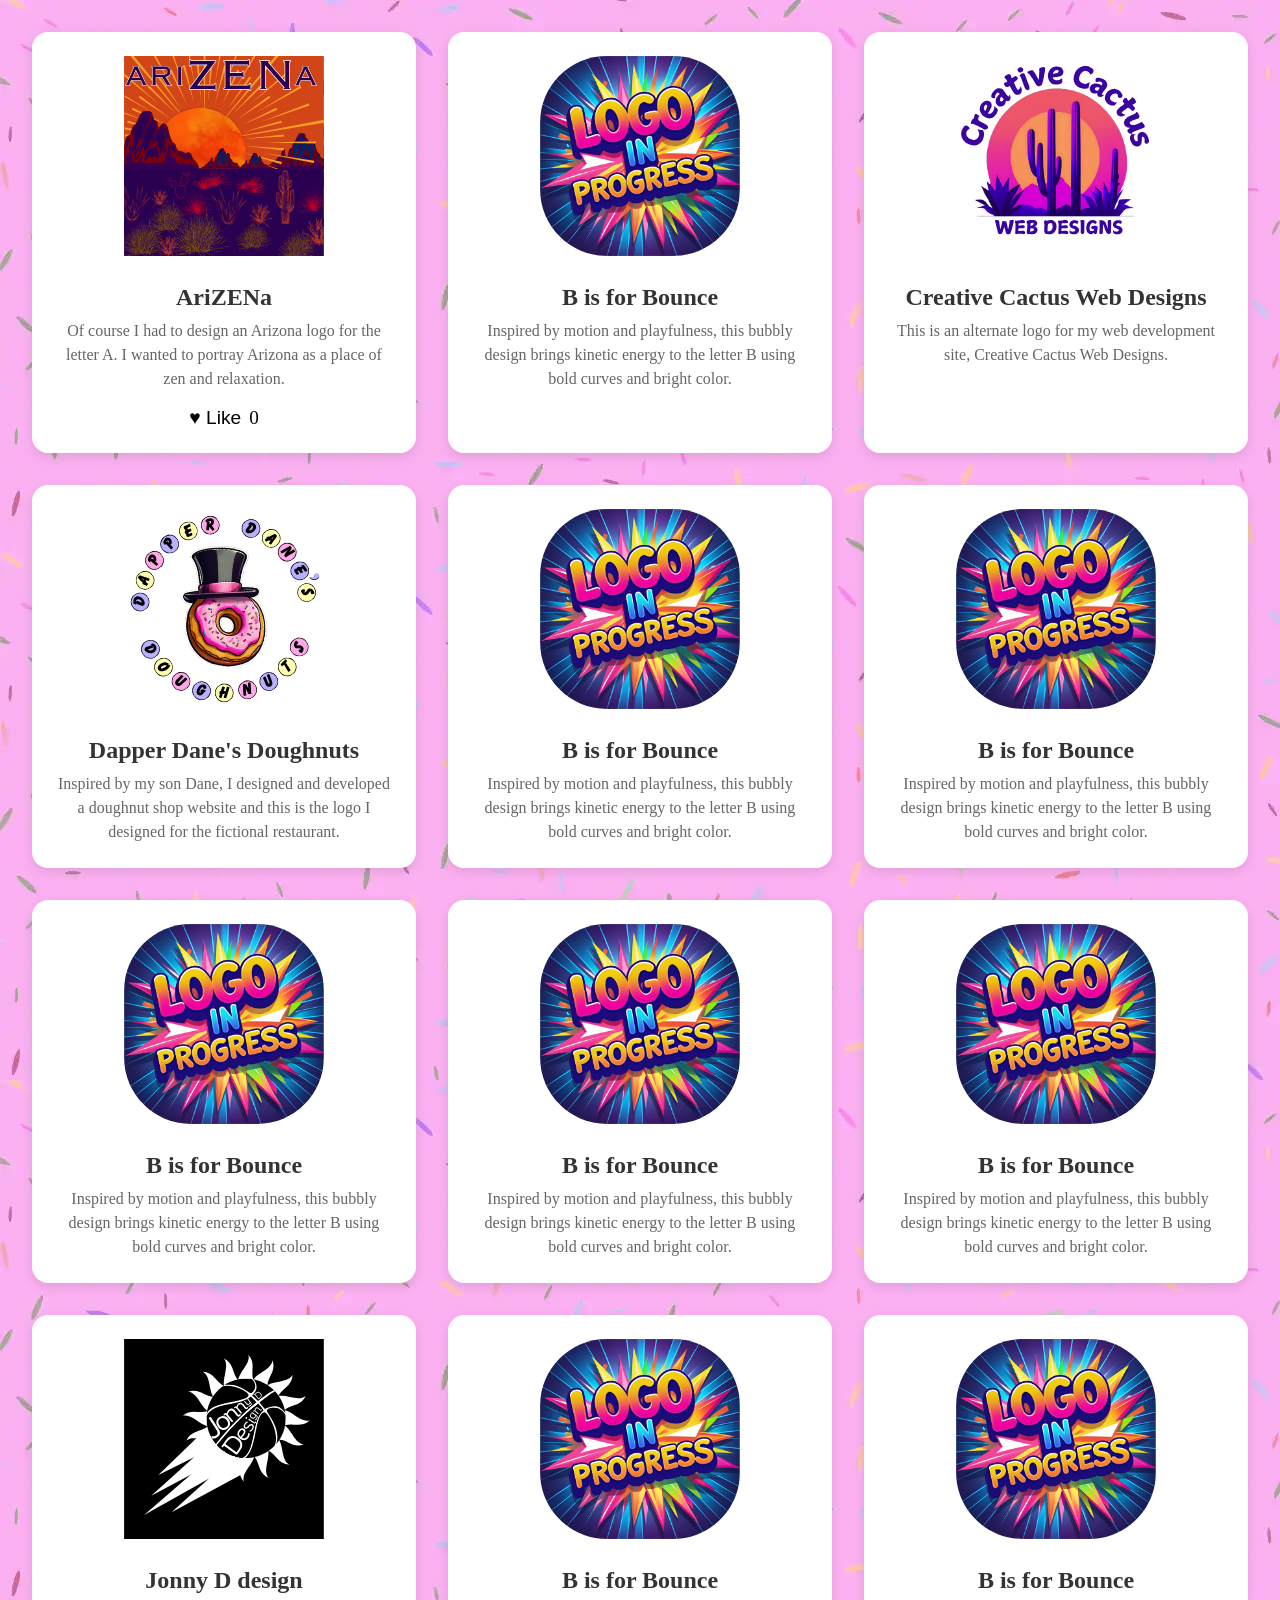
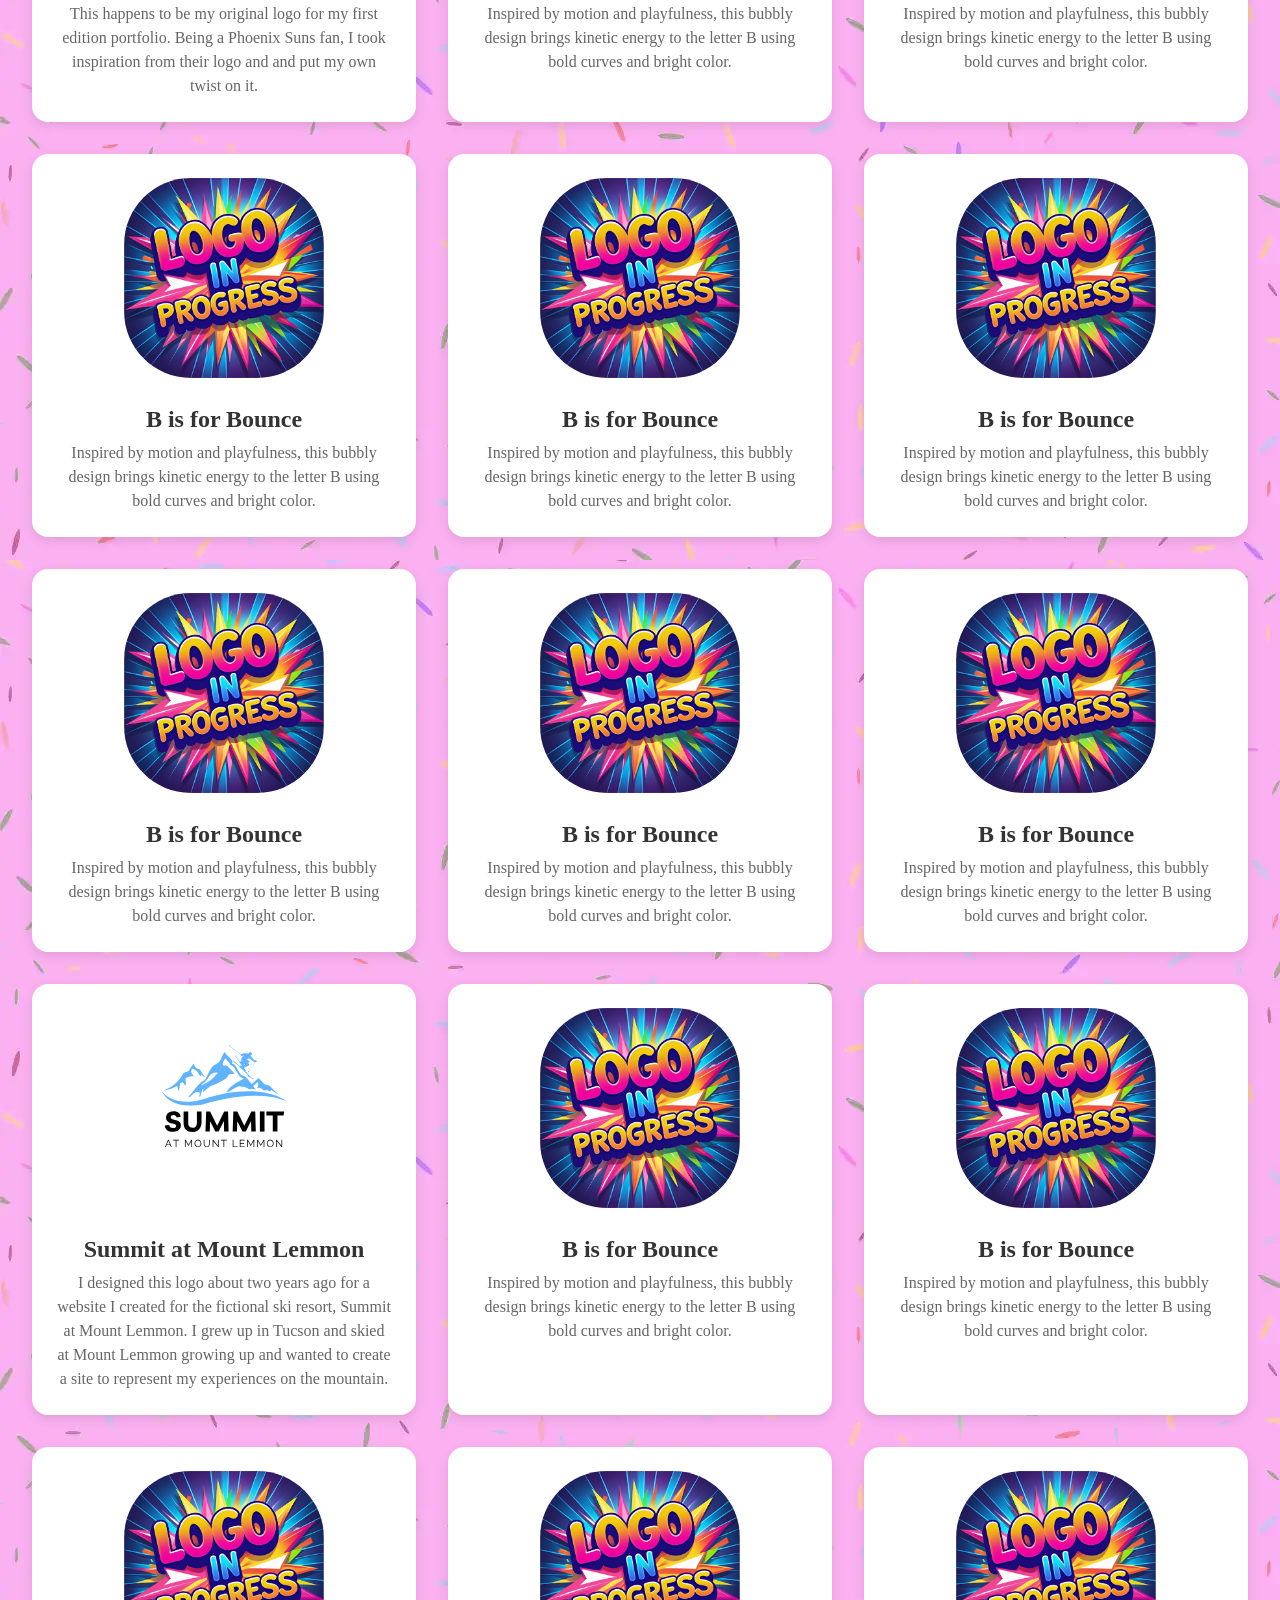
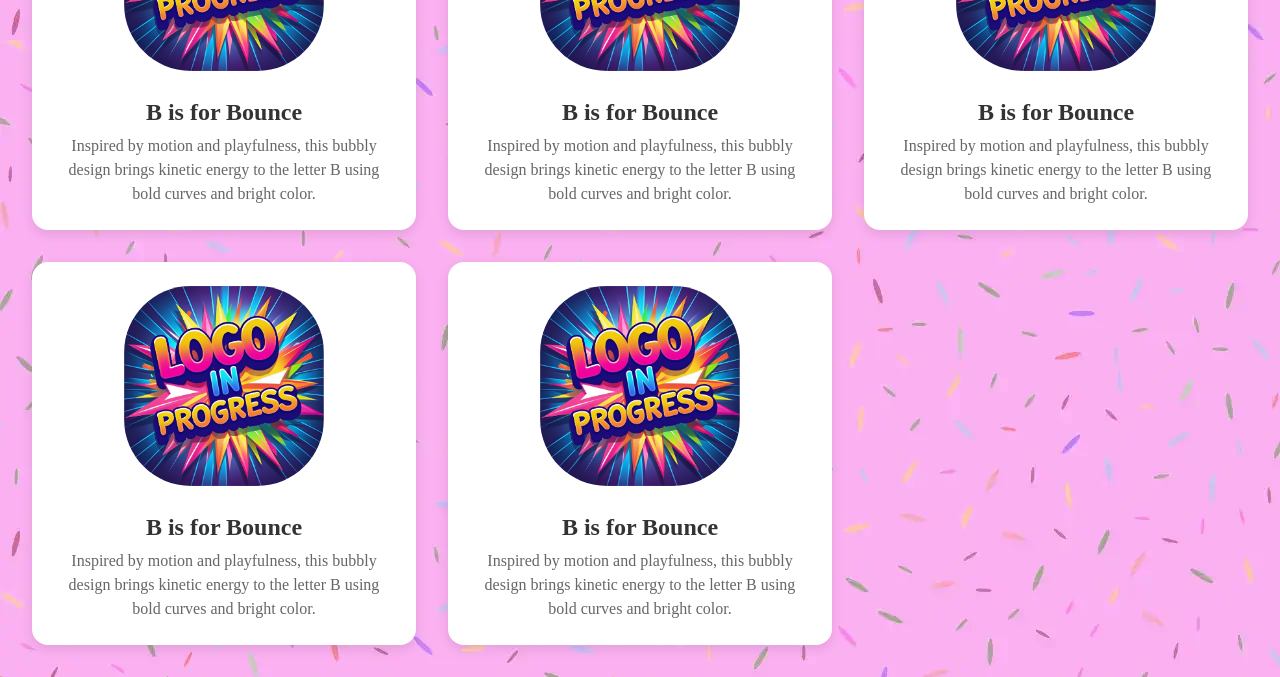
==== commit a14dc861: "added js script to count the likes on the 26 flavors page" ====
--- a/26-flavors-of-logos.html
+++ b/26-flavors-of-logos.html
@@ -193,8 +193,8 @@
             <p>Inspired by motion and playfulness, this bubbly design brings kinetic energy to the letter B using bold curves and bright color.</p>
         </div>
         
-      </section>
-
+    </section>
+    <script src="script.js" defer></script>
 </body>
 
 </html>
--- a/css/26-flavors-of-logos.css
+++ b/css/26-flavors-of-logos.css
@@ -42,13 +42,15 @@
   align-items: center;
   justify-content: center;
   gap: 0.5rem;
-  font-size: 1.2rem;
 }
 
 .like-btn {
   background: none;
   border: none;
   cursor: pointer;
-  font-size: 1.5rem;
-  transition: transform 0.2s;
+  font-size: 1.2rem;
+}
+
+.like-count {
+  font-size: 1.2rem;
 }
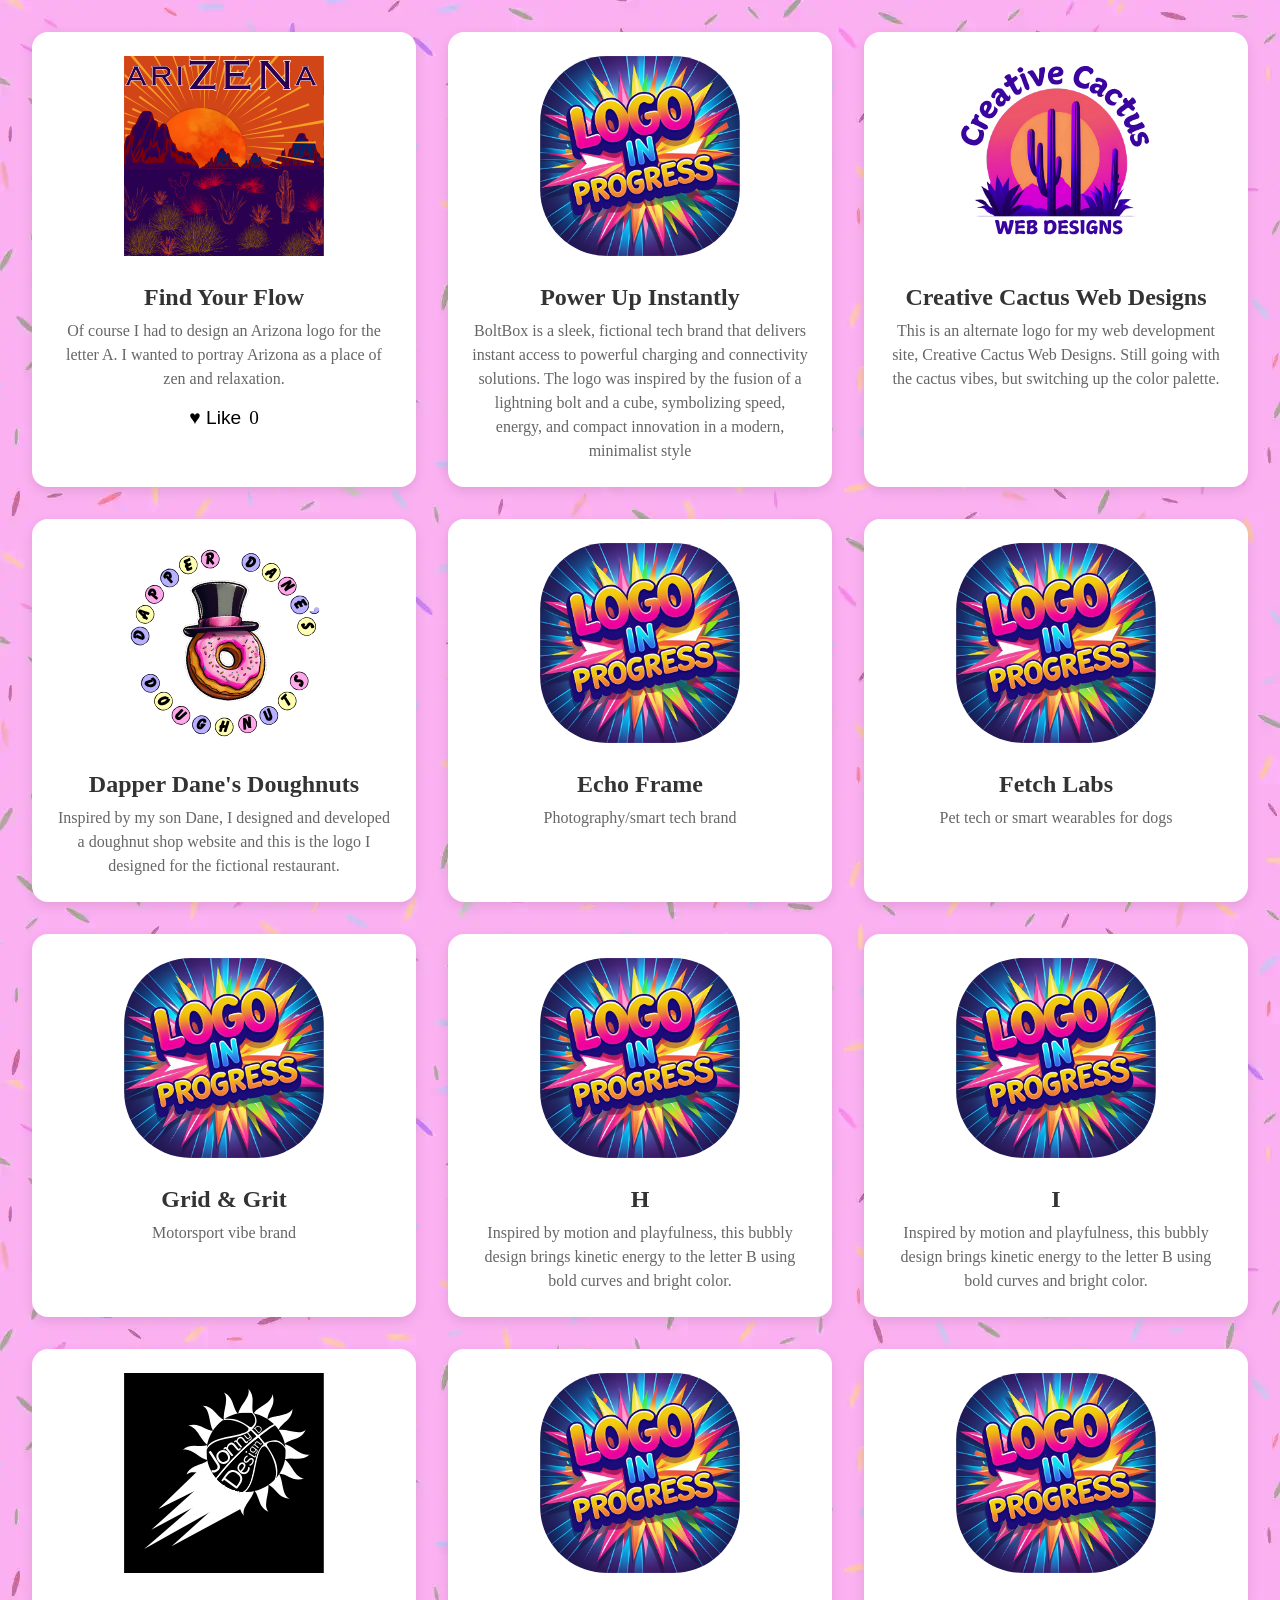
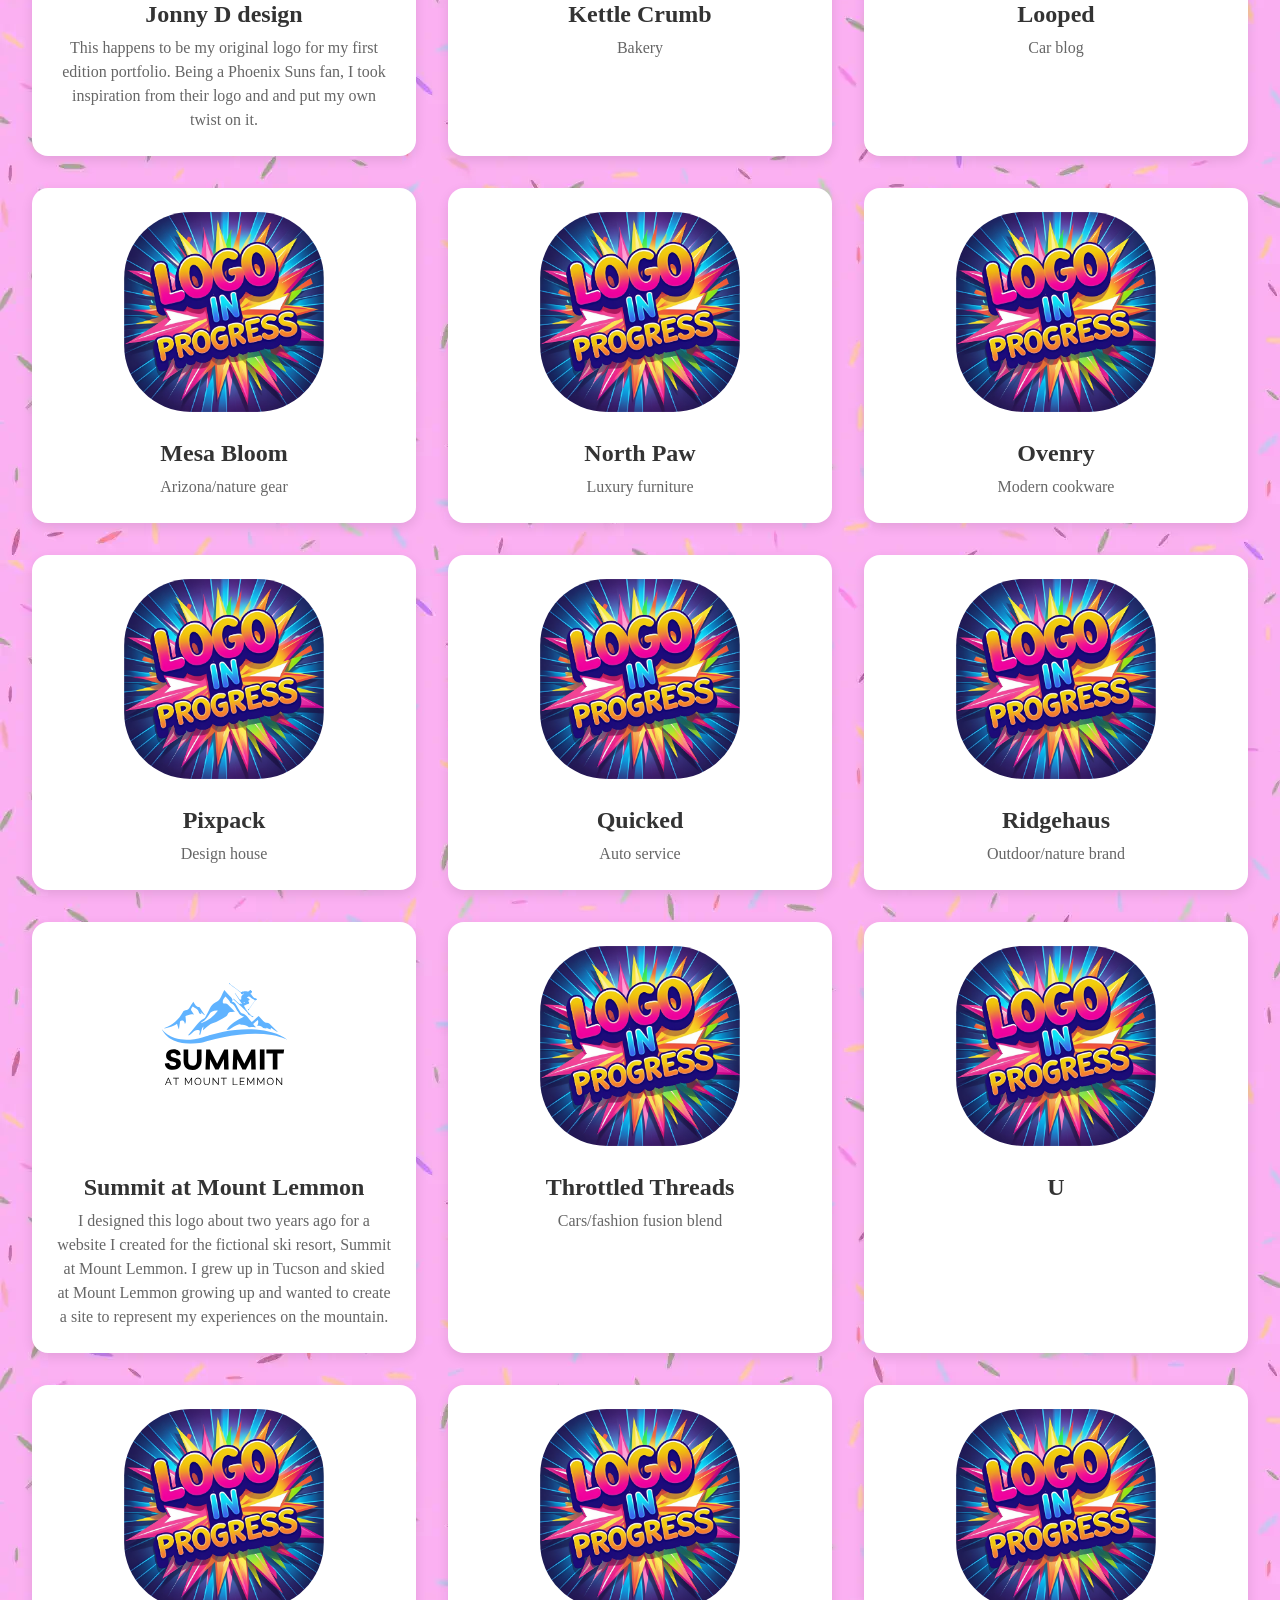
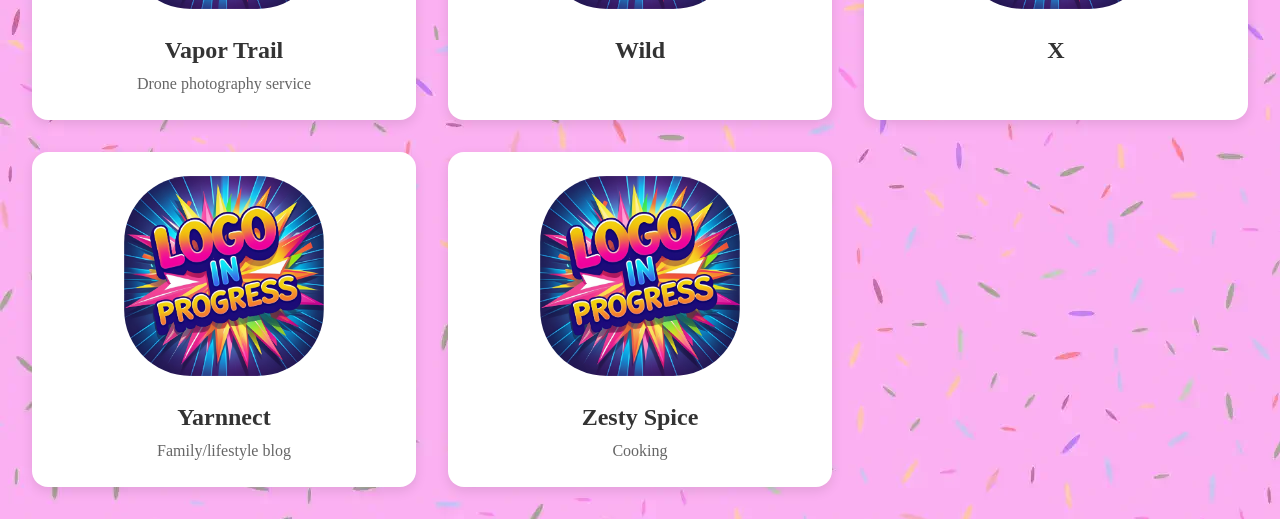
==== commit c8c92f63: "adjusted some content on the 26 flavors page" ====
--- a/26-flavors-of-logos.html
+++ b/26-flavors-of-logos.html
@@ -35,7 +35,7 @@
     <section class="logo-series">
         <div class="logo-card">
             <img src="assets/images/arizena-logo.svg" alt="Logo for letter A">
-            <h2>AriZENa</h2>
+            <h2>Find Your Flow</h2>
             <p>Of course I had to design an Arizona logo for the letter A. I wanted to portray Arizona as a place of zen and relaxation.</p>
             <div class="like-section" data-letter="A">
                 <button class="like-btn">♥️ Like</button>
@@ -45,14 +45,14 @@
       
         <div class="logo-card">
             <img src="assets/images/logo-in-progress.svg" alt="Logo for letter B">
-            <h2>B is for Bounce</h2>
-            <p>Inspired by motion and playfulness, this bubbly design brings kinetic energy to the letter B using bold curves and bright color.</p>
+            <h2>Power Up Instantly</h2>
+            <p>BoltBox is a sleek, fictional tech brand that delivers instant access to powerful charging and connectivity solutions. The logo was inspired by the fusion of a lightning bolt and a cube, symbolizing speed, energy, and compact innovation in a modern, minimalist style</p>
         </div>
 
         <div class="logo-card">
             <img src="assets/images/creative-cactus-logo.svg" alt="Logo for letter C">
             <h2>Creative Cactus Web Designs</h2>
-            <p>This is an alternate logo for my web development site, Creative Cactus Web Designs.</p>
+            <p>This is an alternate logo for my web development site, Creative Cactus Web Designs. Still going with the cactus vibes, but switching up the color palette.</p>
         </div>
 
         <div class="logo-card">
@@ -63,31 +63,31 @@
 
         <div class="logo-card">
             <img src="assets/images/logo-in-progress.svg" alt="Logo for letter E">
-            <h2>B is for Bounce</h2>
+            <h2>Echo Frame</h2>
+            <p>Photography/smart tech brand</p>
+        </div>
+
+        <div class="logo-card">
+            <img src="assets/images/logo-in-progress.svg" alt="Logo for letter F">
+            <h2>Fetch Labs</h2>
+            <p>Pet tech or smart wearables for dogs</p>
+        </div>
+
+        <div class="logo-card">
+            <img src="assets/images/logo-in-progress.svg" alt="Logo for letter G">
+            <h2>Grid & Grit</h2>
+            <p>Motorsport vibe brand</p>
+        </div>
+
+        <div class="logo-card">
+            <img src="assets/images/logo-in-progress.svg" alt="Logo for letter H">
+            <h2>H</h2>
             <p>Inspired by motion and playfulness, this bubbly design brings kinetic energy to the letter B using bold curves and bright color.</p>
         </div>
 
         <div class="logo-card">
-            <img src="assets/images/logo-in-progress.svg" alt="Logo for letter F">
-            <h2>B is for Bounce</h2>
-            <p>Inspired by motion and playfulness, this bubbly design brings kinetic energy to the letter B using bold curves and bright color.</p>
-        </div>
-
-        <div class="logo-card">
-            <img src="assets/images/logo-in-progress.svg" alt="Logo for letter G">
-            <h2>B is for Bounce</h2>
-            <p>Inspired by motion and playfulness, this bubbly design brings kinetic energy to the letter B using bold curves and bright color.</p>
-        </div>
-
-        <div class="logo-card">
-            <img src="assets/images/logo-in-progress.svg" alt="Logo for letter H">
-            <h2>B is for Bounce</h2>
-            <p>Inspired by motion and playfulness, this bubbly design brings kinetic energy to the letter B using bold curves and bright color.</p>
-        </div>
-
-        <div class="logo-card">
             <img src="assets/images/logo-in-progress.svg" alt="Logo for letter I">
-            <h2>B is for Bounce</h2>
+            <h2>I</h2>
             <p>Inspired by motion and playfulness, this bubbly design brings kinetic energy to the letter B using bold curves and bright color.</p>
         </div>
 
@@ -99,50 +99,50 @@
 
         <div class="logo-card">
             <img src="assets/images/logo-in-progress.svg" alt="Logo for letter K">
-            <h2>B is for Bounce</h2>
-            <p>Inspired by motion and playfulness, this bubbly design brings kinetic energy to the letter B using bold curves and bright color.</p>
+            <h2>Kettle Crumb</h2>
+            <p>Bakery</p>
         </div>
 
         <div class="logo-card">
             <img src="assets/images/logo-in-progress.svg" alt="Logo for letter L">
-            <h2>B is for Bounce</h2>
-            <p>Inspired by motion and playfulness, this bubbly design brings kinetic energy to the letter B using bold curves and bright color.</p>
+            <h2>Looped</h2>
+            <p>Car blog</p>
         </div>
 
         <div class="logo-card">
             <img src="assets/images/logo-in-progress.svg" alt="Logo for letter M">
-            <h2>B is for Bounce</h2>
-            <p>Inspired by motion and playfulness, this bubbly design brings kinetic energy to the letter B using bold curves and bright color.</p>
+            <h2>Mesa Bloom</h2>
+            <p>Arizona/nature gear</p>
         </div>
 
         <div class="logo-card">
             <img src="assets/images/logo-in-progress.svg" alt="Logo for letter N">
-            <h2>B is for Bounce</h2>
-            <p>Inspired by motion and playfulness, this bubbly design brings kinetic energy to the letter B using bold curves and bright color.</p>
+            <h2>North Paw</h2>
+            <p>Luxury furniture</p>
         </div>
 
         <div class="logo-card">
             <img src="assets/images/logo-in-progress.svg" alt="Logo for letter O">
-            <h2>B is for Bounce</h2>
-            <p>Inspired by motion and playfulness, this bubbly design brings kinetic energy to the letter B using bold curves and bright color.</p>
+            <h2>Ovenry</h2>
+            <p>Modern cookware</p>
         </div>
 
         <div class="logo-card">
             <img src="assets/images/logo-in-progress.svg" alt="Logo for letter P">
-            <h2>B is for Bounce</h2>
-            <p>Inspired by motion and playfulness, this bubbly design brings kinetic energy to the letter B using bold curves and bright color.</p>
+            <h2>Pixpack</h2>
+            <p>Design house</p>
         </div>
 
         <div class="logo-card">
             <img src="assets/images/logo-in-progress.svg" alt="Logo for letter Q">
-            <h2>B is for Bounce</h2>
-            <p>Inspired by motion and playfulness, this bubbly design brings kinetic energy to the letter B using bold curves and bright color.</p>
+            <h2>Quicked</h2>
+            <p>Auto service</p>
         </div>
 
         <div class="logo-card">
             <img src="assets/images/logo-in-progress.svg" alt="Logo for letter R">
-            <h2>B is for Bounce</h2>
-            <p>Inspired by motion and playfulness, this bubbly design brings kinetic energy to the letter B using bold curves and bright color.</p>
+            <h2>Ridgehaus</h2>
+            <p>Outdoor/nature brand</p>
         </div>
 
         <div class="logo-card">
@@ -153,44 +153,44 @@
 
         <div class="logo-card">
             <img src="assets/images/logo-in-progress.svg" alt="Logo for letter T">
-            <h2>B is for Bounce</h2>
-            <p>Inspired by motion and playfulness, this bubbly design brings kinetic energy to the letter B using bold curves and bright color.</p>
+            <h2>Throttled Threads</h2>
+            <p>Cars/fashion fusion blend</p>
         </div>
 
         <div class="logo-card">
             <img src="assets/images/logo-in-progress.svg" alt="Logo for letter U">
-            <h2>B is for Bounce</h2>
-            <p>Inspired by motion and playfulness, this bubbly design brings kinetic energy to the letter B using bold curves and bright color.</p>
+            <h2>U</h2>
+            <p></p>
         </div>
 
         <div class="logo-card">
             <img src="assets/images/logo-in-progress.svg" alt="Logo for letter V">
-            <h2>B is for Bounce</h2>
-            <p>Inspired by motion and playfulness, this bubbly design brings kinetic energy to the letter B using bold curves and bright color.</p>
+            <h2>Vapor Trail</h2>
+            <p>Drone photography service</p>
         </div>
 
         <div class="logo-card">
             <img src="assets/images/logo-in-progress.svg" alt="Logo for letter W">
-            <h2>B is for Bounce</h2>
-            <p>Inspired by motion and playfulness, this bubbly design brings kinetic energy to the letter B using bold curves and bright color.</p>
+            <h2>Wild</h2>
+            <p></p>
         </div>
 
         <div class="logo-card">
             <img src="assets/images/logo-in-progress.svg" alt="Logo for letter X">
-            <h2>B is for Bounce</h2>
-            <p>Inspired by motion and playfulness, this bubbly design brings kinetic energy to the letter B using bold curves and bright color.</p>
+            <h2>X</h2>
+            <p></p>
         </div>
 
         <div class="logo-card">
             <img src="assets/images/logo-in-progress.svg" alt="Logo for letter Y">
-            <h2>B is for Bounce</h2>
-            <p>Inspired by motion and playfulness, this bubbly design brings kinetic energy to the letter B using bold curves and bright color.</p>
+            <h2>Yarnnect</h2>
+            <p>Family/lifestyle blog</p>
         </div>
 
         <div class="logo-card">
             <img src="assets/images/logo-in-progress.svg" alt="Logo for letter Z">
-            <h2>B is for Bounce</h2>
-            <p>Inspired by motion and playfulness, this bubbly design brings kinetic energy to the letter B using bold curves and bright color.</p>
+            <h2>Zesty Spice</h2>
+            <p>Cooking</p>
         </div>
         
     </section>
